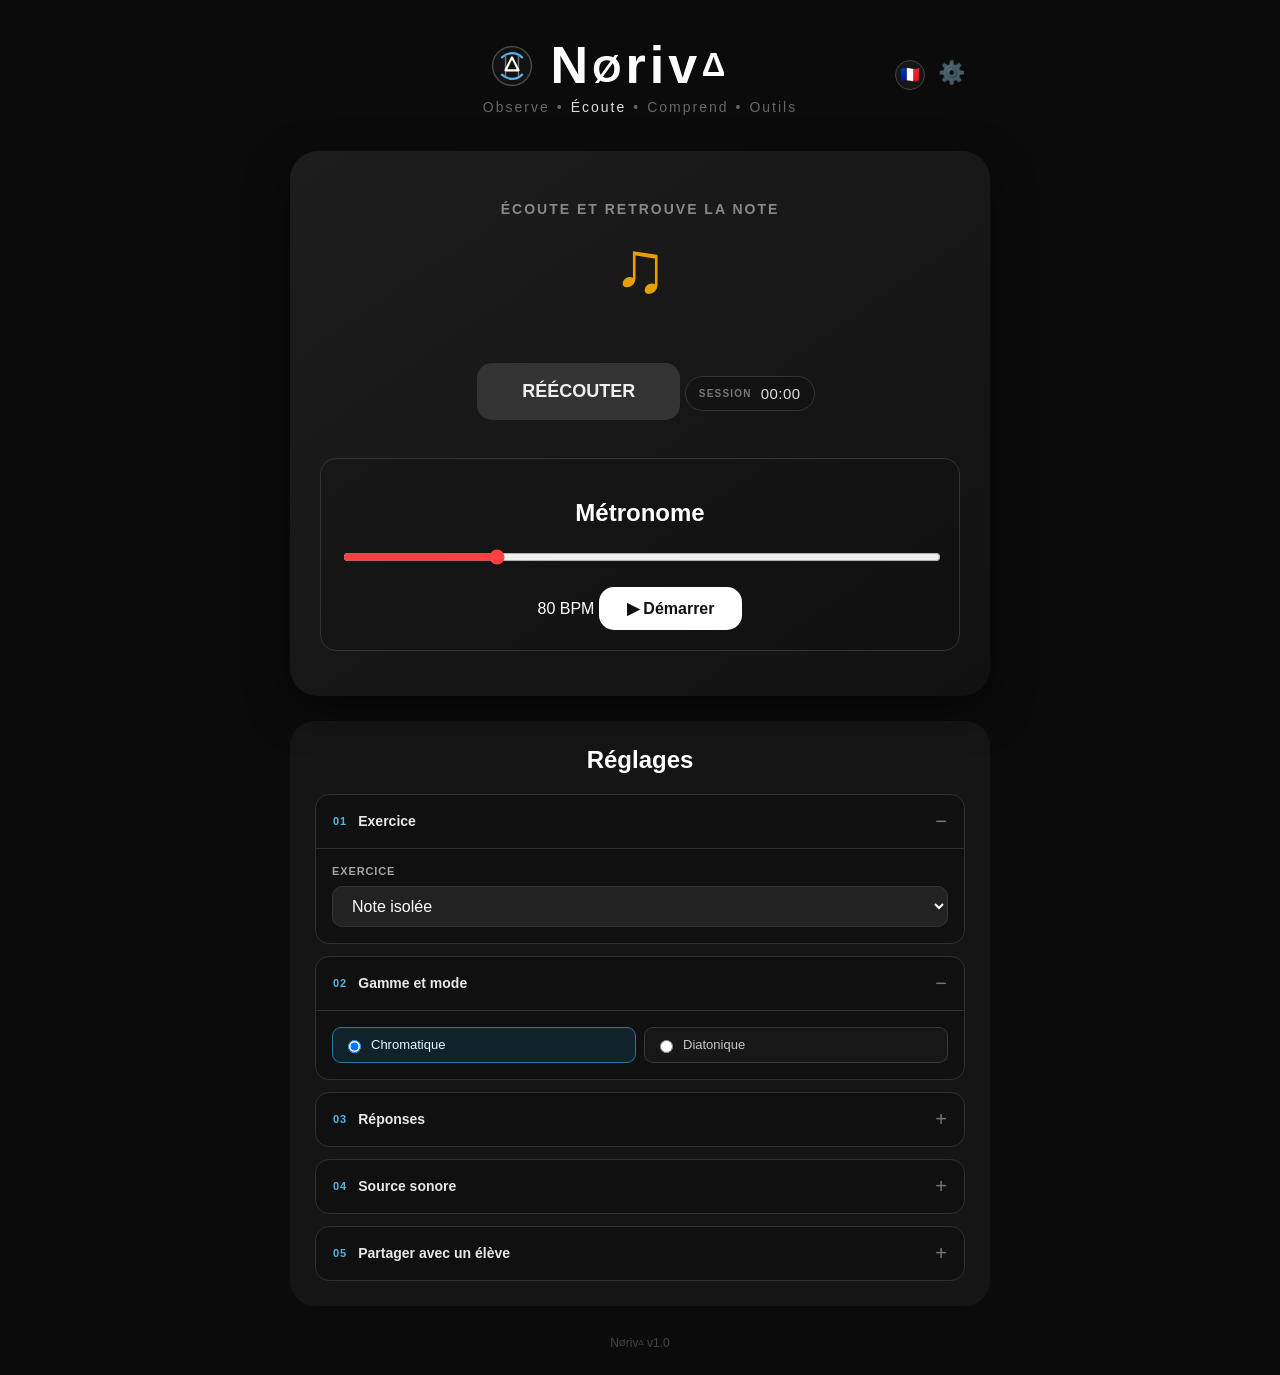
==== notes.html @ e41d55f4 "Add files via upload" ====
<!DOCTYPE html>
<html lang="fr">
<head>
<meta charset="UTF-8">
<meta name="viewport" content="width=device-width, initial-scale=1.0">
<title>NØrivΔ — Écoute</title>
<link rel="stylesheet" href="css/style.css">
</head>
<body class="hear-page">
<div class="app">
<header class="app-header">
<div class="brand">
<svg class="brand-logo" viewBox="0 0 64 64" role="img" aria-label="Logo NØrivΔ"><circle cx="32" cy="32" r="27" fill="#121212" stroke="#4a4a4a" stroke-width="2"/><path d="M18 20c9-8 20-8 28 0M18 44c9 8 20 8 28 0" fill="none" stroke="#56b4e9" stroke-width="3" stroke-linecap="round"/><path d="M23 17v30M41 17v30" stroke="#777" stroke-width="2"/><path d="M32 20l9 18H23z" fill="none" stroke="#fff" stroke-width="3" stroke-linejoin="round"/></svg>
    <div><h1>N<span class="brand-mark brand-mark--o">Ø</span>riv<span class="brand-mark brand-mark--a">Δ</span></h1><p class="subtitle"><a class="subtitle-link" href="index.html" data-student-locked>Observe</a><span aria-hidden="true">•</span><a class="subtitle-link subtitle-link--active" href="notes.html" data-student-locked>Écoute</a><span aria-hidden="true">•</span><a class="subtitle-link" href="understand.html">Comprend</a><span aria-hidden="true">•</span><a class="subtitle-link" href="understand.html?view=tools">Outils</a></p></div>
</div>
<div id="settingsGear" class="settings-gear teacher-only" role="button" tabindex="0" aria-label="Afficher ou masquer les réglages" aria-expanded="true">⚙️</div>
<button type="button" class="language-toggle" aria-label="Passer le site en anglais" title="English">🇫🇷</button>
</header>

<main>
<section class="exercise-card note-exercise-card">
    <div id="hearExerciseLabel" class="note-height-label">ÉCOUTE ET RETROUVE LA NOTE</div>
    <div class="listening-icon" aria-hidden="true">♫</div>
    <output id="hearAnswer" class="hear-answer" aria-live="polite" hidden></output>
    <button id="replayNote" class="secondary-button">RÉÉCOUTER</button>

    <div class="session-timer" aria-label="Durée de la session">
        <span class="session-timer__label">SESSION</span>
        <time id="sessionTimer" datetime="PT0S" aria-live="polite">00:00</time>
    </div>

    <section class="practice-metronome" aria-label="Métronome">
        <h2>Métronome</h2>
        <input type="range" id="bpm" min="40" max="200" value="80">
        <span id="bpmValue">80 BPM</span>
        <button id="metroButton">▶ Démarrer</button>
    </section>
</section>

<section class="panel note-settings">
    <h2>Réglages</h2>
    <details class="hear-settings-group" open><summary><span>01</span> Exercice</summary><div class="hear-settings-group__content">
        <div class="hear-setting-field">
            <h3>Exercice</h3>
            <select id="hearExerciseType" aria-label="Type d'exercice d'écoute">
                <option value="note">Note isolée</option>
                <option value="interval">Intervalle</option>
                <option value="arpeggio">Arpège</option>
                <option value="chord">Accord</option>
                <option value="scale">Gamme et mode</option>
            </select>
        </div>
        <div id="hearDirectionSettings" class="hear-setting-field hear-direction-settings" hidden>
            <h3>Sens du motif</h3>
            <div class="hear-direction-options" role="radiogroup" aria-label="Sens du motif">
                <label><input type="radio" name="hearDirection" value="ascending" checked> Ascendant</label>
                <label><input type="radio" name="hearDirection" value="descending"> Descendant</label>
                <label><input type="radio" name="hearDirection" value="mixed"> Mixte</label>
            </div>
        </div>
    </div></details>

    <details id="hearIntervalSettings" class="hear-settings-group" hidden>
        <summary>Intervalles</summary>
        <div class="hear-settings-group__content hear-interval-settings">
            <h3>Intervalles à reconnaître</h3>
            <div id="hearIntervalOptions" class="hear-interval-options" aria-label="Intervalles à travailler"></div>
        </div>
    </details>

    <details class="hear-settings-group" open><summary><span>02</span> Gamme et mode</summary><div class="hear-settings-group__content">
    <div class="hear-choice-row">
        <label><input type="radio" name="noteGenerationMode" value="chromatic" checked> Chromatique</label>
        <label><input type="radio" name="noteGenerationMode" value="diatonic"> Diatonique</label>
    </div>

    <details id="hearHarmonySettings" class="hear-settings-subgroup" hidden>
        <summary>Construction harmonique</summary>
        <div class="hear-settings-group__content">
        <div class="hear-choice-row">
            <label><input type="radio" name="hearHarmonyMode" value="free" checked> Accords libres</label>
            <label><input type="radio" name="hearHarmonyMode" value="harmonized"> Degrés harmonisés</label>
        </div>
        <label class="hear-degree-option"><input type="checkbox" id="showHearDegree" checked> Afficher le degré modal dans la réponse</label>
        <div id="hearQualitySettings" class="hear-quality-settings" aria-label="Qualités d'accords"></div>
        </div>
    </details>

    <div id="noteDiatonicSettings" class="hear-setting-field" hidden>
        <h3>Gamme</h3>
        <select id="noteRootSelect">
            <option>C</option><option>G</option><option>D</option><option>A</option><option>E</option><option>B</option><option>F#</option><option>C#</option>
            <option>F</option><option>Bb</option><option>Eb</option><option>Ab</option><option>Db</option><option>Gb</option>
        </select>
        <select id="noteModeSelect">
            <optgroup label="Modes grecs"><option>Majeur/Ionien</option><option>Dorien</option><option>Phrygien</option><option>Lydien</option><option>Mixolydien</option><option>Mineur/Aeolien</option><option>Locrien</option></optgroup>
            <optgroup label="Modes mineurs harmoniques"><option>Ionien ♯5</option><option>Dorien ♯4</option><option>Phrygien dominant</option><option>Lydien ♯2</option><option>Ultra Locrien</option><option>Mineur harmonique</option><option>Locrien ♮6</option></optgroup>
            <optgroup label="Modes mineurs mélodiques"><option value="Lydien augmenté">Lydien ♯5</option><option value="Lydien dominant">Lydien ♭7</option><option>Mixolydien ♭6</option><option>Locrien ♮2</option><option>Altéré</option><option>Mineur mélodique</option><option>Dorien ♭2</option></optgroup>
        </select>
    </div>
    </div></details>

    <details class="hear-settings-group"><summary><span>03</span> Réponses</summary><div class="hear-settings-group__content"><div class="hear-setting-field"><h3>Notation</h3><label class="note-name-format"><select id="noteNameFormat" aria-label="Format des noms de notes"><option value="letter">C · D · E</option><option value="solfege">Do · Ré · Mi</option></select></label></div></div></details>

    <details class="hear-settings-group"><summary><span>04</span> Source sonore</summary><div class="hear-settings-group__content hear-source-settings"><div class="hear-setting-field octave-settings">
        <h3>Plage d'octaves</h3>
        <label for="minOctave">De</label>
        <select id="minOctave"><option>1</option><option>2</option><option selected>3</option><option>4</option><option>5</option></select>
        <label for="maxOctave">à</label>
        <select id="maxOctave"><option>2</option><option>3</option><option>4</option><option selected>5</option><option>6</option></select>
    </div>

    <div class="hear-setting-field instrument-settings">
        <h3>Son</h3>
        <select id="instrumentSelect" aria-label="Type de son">
            <option value="guitar">Guitare</option>
            <option value="piano">Piano</option>
            <option value="marimba">Marimba</option>
            <option value="voice">Voix</option>
        </select>
    </div>

    <div class="hear-setting-field measure-settings">
        <h3>Changement d'exercice</h3>
        <select id="measureChange">
            <option value="1">Toutes les 1 mesure</option>
            <option value="2">Toutes les 2 mesures</option>
            <option value="4" selected>Toutes les 4 mesures</option>
        </select>
    </div>
    </div></details>

    <details class="hear-settings-group"><summary><span>05</span> Partager avec un élève</summary><div class="hear-settings-group__content">
    <div class="student-link-builder">
        <h3>Partager avec un élève</h3>
        <p>Le lien court reprend les réglages actuels et ouvre une version verrouillée.</p>
        <button type="button" id="createNoteStudentLink">Créer un lien élève</button>
        <textarea id="noteStudentLinkOutput" readonly aria-label="Lien élève pour l'écoute" placeholder="Le lien apparaîtra ici."></textarea>
        <button type="button" id="copyNoteStudentLink" hidden>Copier le lien</button>
    </div>
    </div></details>
</section>
</main>
<footer>N<span class="brand-mark brand-mark--o">Ø</span>riv<span class="brand-mark brand-mark--a">Δ</span> v1.0</footer>
</div>
<script src="js/harmony.js"></script>
<script src="js/note-heights.js"></script>
<script src="js/hear-session.js"></script>
<script src="js/metronome.js"></script>
<script src="js/note-storage.js"></script>
<script src="js/student-navigation.js"></script>
<script src="js/i18n.js"></script>
</body>
</html>
---- css/style.css ----
* {
    box-sizing: border-box;
}

body {
    margin: 0;
    min-height: 100vh;
    background: #0b0b0b;
    color: white;
    font-family: Arial, Helvetica, sans-serif;
    display: flex;
    justify-content: center;
    align-items: flex-start;
    padding: 25px 15px;
    overflow-y: auto;
}


.app {
    width: 100%;
    max-width: 700px;
    text-align: center;
}


.app-header {
    position: relative;
}


.brand {
    display: block;
    width: 100%;
    text-align: center;
}


.brand-logo {
    position: absolute;
    top: 8px;
    left: calc(50% - 151px);
    width: 46px;
    height: 46px;
    flex: 0 0 auto;
}


.brand h1 {
    margin: 10px 0 0;
    text-align: center;
}

.brand h1,
footer {
    translate: no;
}


.brand .subtitle {
    margin: 4px 0 0;
    justify-content: center;
}


.page-nav {
    display: flex;
    justify-content: center;
    gap: 10px;
    margin-top: 22px;
}


.page-nav__link {
    padding: 9px 14px;
    border: 1px solid #333;
    border-radius: 999px;
    color: #999;
    font-size: 13px;
    text-decoration: none;
}


.page-nav__link--active {
    border-color: #777;
    color: white;
}


h1 {
    font-size: 52px;
    margin: 10px 0 0;
    letter-spacing: 4px;
    font-weight: 800;
}

.brand-mark {
    display: inline-block;
    line-height: 1;
}

.brand-mark--o {
    margin-right: .01em;
    font-size: .72em;
    vertical-align: .03em;
}

.brand-mark--a {
    margin-left: .02em;
    font-size: .63em;
    vertical-align: .22em;
}


.subtitle {
    color: #666;
    display: inline-flex;
    align-items: center;
    gap: 7px;
    font-size: 14px;
    letter-spacing: 2px;
}


.subtitle-link {
    color: inherit;
    text-decoration: none;
    transition: color .15s ease;
}


.subtitle-link:hover,
.subtitle-link:focus-visible,
.subtitle-link--active {
    color: #ddd;
}


/* CARTE PRINCIPALE */

.exercise-card {

    position: relative;

    background:
    linear-gradient(
        145deg,
        #1d1d1d,
        #111
    );

    border-radius: 28px;

    padding: 45px 30px;

    margin-top:35px;

    box-shadow:
    0 15px 40px rgba(0,0,0,.5);

    overflow: visible;
}


/* TONALITE */

#toneBlock {

    display:block;

    color:white;

    font-size:22px;

    font-weight:bold;

    margin-bottom:20px;

    min-height:25px;

}


/* ACCORD */

.degree {

    font-size: 28px;
    font-weight: 700;
    line-height: 1;
    margin-bottom: 12px;

}


.degree--major {

    color: #f5f5f5;

}


.degree--minor {

    color: #56b4e9;

}


.degree--dominant {

    color: #e69f00;

}


.degree--diminished {

    color: #cc79a7;

}

.chord-display {

    display:flex;

    justify-content:center;

    align-items:center;

    gap:15px;

}


.note {

    font-size:90px;

    font-weight:800;

    line-height:1;

}


.quality {

    font-size:28px;

    color:#aaa;

    margin-top:25px;

}



/* DETAILS */

.details {

    margin-top:25px;

    font-size:20px;

    color:#999;

}


/* INTERVALLE */

#intervalDisplay {

    margin-top:15px;

    font-size:18px;

    color:#ccc;

}



/* PROCHAIN */

.next {

    margin-top:45px;

    color:#777;

    font-size:14px;

    letter-spacing:2px;

}


#nextExercise {

    display:block;

    font-size:34px;

    color:#ff4040;

    opacity:.75;

    margin-top:12px;

}

.position-answer {
    display: block;
    margin: 18px auto 0;
    color: #f0c419;
    font-size: 16px;
    font-weight: 700;
    letter-spacing: 1px;
}

.pitch-check {
    display: grid;
    justify-items: end;
    gap: 6px;
    margin: 0;
}

.pitch-check button {
    margin: 0;
}

#pitchCheckStatus {
    display: grid;
    place-items: center;
    width: 28px;
    min-height: 28px;
    border-radius: 50%;
    color: transparent;
    font-size: 17px;
    font-weight: 800;
    line-height: 1;
    transition: background .16s ease, color .16s ease, transform .16s ease;
}

#pitchCheckStatus[data-state="correct"] {
    background: rgba(119, 201, 107, .16);
    color: #83d778;
    transform: scale(1.06);
}

#pitchCheckStatus[data-state="trying"] {
    background: rgba(240, 74, 74, .14);
    color: #f47777;
}

#pitchCheckStatus[data-state="error"] {
    width: auto;
    min-height: 0;
    border-radius: 0;
    background: transparent;
    color: #e87878;
    font-size: 11px;
    font-weight: 400;
    white-space: nowrap;
}



/* DURÉE DE SESSION */

.session-timer {
    display: inline-flex;
    align-items: center;
    gap: 9px;
    margin-top: 28px;
    padding: 8px 13px;
    border: 1px solid #343434;
    border-radius: 999px;
    background: rgba(0, 0, 0, .18);
}

.session-timer__label {
    color: #777;
    font-size: 10px;
    font-weight: 700;
    letter-spacing: 1.2px;
}

#sessionTimer {
    color: #ddd;
    font-size: 15px;
    font-variant-numeric: tabular-nums;
    letter-spacing: .5px;
}



/* BOUTONS */

button {

    margin-top:45px;

    padding:18px 45px;

    border:none;

    border-radius:15px;

    font-size:18px;

    font-weight:bold;

    cursor:pointer;

    background:white;

    color:#111;

}


button:hover {

    transform:scale(1.03);

}



/* PANNEAU */

.panel {

    margin-top:25px;

    background:#151515;

    border-radius:25px;

    padding:25px;

    text-align:center;

}


.panel h2 {

    margin-top:0;

}


.panel h3 {

    color:#888;

    margin-top:30px;

    font-size:15px;

}



.settings-item {

    display:inline-block;

    margin:6px;

    color:#ddd;

}



.settings-item input {

    margin-right:6px;

}



.switch {

    display:block;

    margin-top:25px;

}



select {

    font-size:16px;

    padding:10px 15px;

    margin:6px;

    border-radius:10px;

    background:#222;

    color:white;

    border:1px solid #333;

}



/* PANNEAU DE RÉGLAGES — SECTIONS */

.settings-section-pair {
    display: flex;
    flex-direction: column;
}

.settings-section--info {
    order: 1;
}

.settings-section--content {
    order: 2;
}

.settings-section {
    margin-top: 12px;
    overflow: hidden;
    border: 1px solid #303030;
    border-radius: 14px;
    background: #101010;
    text-align: left;
}

.settings-section summary {
    display: flex;
    align-items: center;
    gap: 11px;
    padding: 15px 17px;
    color: #e8e8e8;
    cursor: pointer;
    font-size: 14px;
    font-weight: 700;
    list-style: none;
}

.settings-section summary::-webkit-details-marker {
    display: none;
}

.settings-section summary::after {
    margin-left: auto;
    color: #777;
    content: "+";
    font-size: 20px;
    font-weight: 400;
}

.settings-section[open] summary {
    border-bottom: 1px solid #303030;
}

.settings-section[open] summary::after {
    content: "−";
}

.settings-section summary span {
    color: #56b4e9;
    font-size: 11px;
    letter-spacing: 1px;
}

.settings-section__content {
    padding: 16px;
}

.choice-grid,
.display-options {
    display: grid;
    grid-template-columns: repeat(2, minmax(0, 1fr));
    gap: 9px;
}

.choice-card {
    display: flex;
    align-items: center;
    gap: 8px;
    min-height: 42px;
    padding: 10px 12px;
    border: 1px solid #383838;
    border-radius: 10px;
    background: #181818;
    color: #ddd;
    cursor: pointer;
    font-size: 13px;
}

.choice-card:has(input:checked) {
    border-color: #56b4e9;
    background: #11212a;
    color: #fff;
}

.setting-subgroup + .setting-subgroup {
    margin-top: 19px;
}

.setting-subgroup__title {
    margin: 0 0 9px;
    color: #888;
    font-size: 11px;
    font-weight: 700;
    letter-spacing: .8px;
    text-transform: uppercase;
}

.select-row {
    display: flex;
    gap: 8px;
}

.select-row select {
    width: 100%;
    margin: 0;
}

.settings-catalog .setting-subgroup {
    padding-top: 18px;
    border-top: 1px solid #292929;
}

.settings-catalog .setting-subgroup:first-child {
    padding-top: 0;
    border-top: 0;
}

#notesSettings,
#qualitySettings,
#stringSettings,
#zoneSettings,
.interval-options {
    display: grid;
    grid-template-columns: repeat(2, minmax(0, 1fr));
    gap: 7px;
}

.settings-item,
.interval-options label,
.display-options label,
.anti-repeat {
    margin: 0;
    color: #ccc;
    font-size: 13px;
}

.settings-item,
.interval-options label {
    padding: 8px 9px;
    border-radius: 8px;
    background: #191919;
}

.display-options {
    margin-top: 19px;
}

.display-options > div {
    padding: 12px;
    border-radius: 10px;
    background: #191919;
}

.display-options label {
    display: block;
    margin-top: 10px;
}

.anti-repeat {
    display: flex;
    align-items: center;
    gap: 8px;
    margin-top: 18px;
    padding: 11px 12px;
    border-radius: 10px;
    background: #191919;
}

.settings-section--share .student-link-builder {
    margin-top: 0;
    padding-top: 0;
    border-top: 0;
}



/* ROUE */

#settingsGear {

    position:absolute;

    right:25px;

    top:25px;

    font-size:22px;

    color:#777;

    cursor:pointer;

    opacity:.5;

}



#settingsGear:hover {

    opacity:1;

}

.language-toggle {
    position: absolute;
    z-index: 2;
    top: 25px;
    right: 25px;
    width: 30px;
    height: 30px;
    margin: 0;
    padding: 0;
    border: 1px solid #454545;
    border-radius: 50%;
    background: #171717;
    color: inherit;
    font-size: 16px;
    line-height: 1;
}

#settingsGear ~ .language-toggle {
    right: 65px;
}

.language-toggle:hover,
.language-toggle:focus-visible {
    border-color: #e69f00;
    outline: 0;
    transform: scale(1.06);
}



/* MODE ELEVE */


.student-mode .app-header .subtitle {

    display:block;

}

.student-navigation-active .subtitle-link[data-student-blocked] {
    color: #777;
    cursor: default;
    pointer-events: none;
}


.student-mode .exercise-card {

    margin-top:20px;

}


.student-mode .teacher-only {

    display:block;

}


.student-mode footer {

    display:none;

}


.student-mode .note-settings {

    display: none;

}


.note-settings[hidden] {

    display: none;

}


/* METRONOME */

.practice-metronome {
    margin-top: 38px;
    padding: 20px;
    border: 1px solid #333;
    border-radius: 16px;
    background: linear-gradient(145deg, #171717, #101010);
}


.metro-heading {
    display: flex;
    align-items: center;
    justify-content: center;
    gap: 10px;
    margin-bottom: 20px;
}

.metro-heading h2 {
    margin: 0;
    color: #eee;
    font-size: 19px;
    letter-spacing: .3px;
    text-transform: none;
}

.metro-bpm-input {
    display: inline-flex;
    align-items: baseline;
    gap: 4px;
    padding: 8px 11px;
    border: 1px solid #454545;
    border-radius: 9px;
    background: #0b0b0b;
    color: #999;
}

.metro-bpm-input #bpmValue {
    width: 42px;
    margin: 0;
    padding: 0;
    border: 0;
    outline: 0;
    background: transparent;
    color: #fff;
    font-size: 21px;
    font-weight: 700;
    text-align: right;
    font-variant-numeric: tabular-nums;
}

.metro-bpm-input span {
    font-size: 10px;
    font-weight: 700;
    letter-spacing: .8px;
}

.metro-bpm-input:focus-within { border-color: #f04a4a; }

.metro-bpm-input #bpmValue::-webkit-inner-spin-button,
.metro-bpm-input #bpmValue::-webkit-outer-spin-button { appearance: none; margin: 0; }

.metro-tempo-control {
    padding: 12px 14px 9px;
    border-radius: 11px;
    background: #0c0c0c;
}

.practice-metronome input[type="range"] {
    width: 100%;
    height: 16px;
    accent-color: #ff4040;
    cursor: pointer;
}

.metro-range-labels {
    display: flex;
    justify-content: space-between;
    margin-top: 3px;
    color: #666;
    font-size: 10px;
    font-variant-numeric: tabular-nums;
}

.interval-generation-mode {
    margin-bottom: 8px;
}

.metronome-volume {
    display: flex;
    align-items: center;
    gap: 10px;
    margin-top: 16px;
}

.volume-control {
    display: grid;
    place-items: center;
    width: 38px;
    height: 38px;
    margin: 0;
    padding: 0;
    border: 1px solid #3b3b3b;
    border-radius: 50%;
    background: #252525;
    color: #c9c9c9;
    cursor: ew-resize;
    touch-action: none;
    user-select: none;
}

.volume-control:hover,
.volume-control:focus-visible,
.volume-control[aria-expanded="true"] {
    border-color: #ff4040;
    color: #fff;
}

.volume-control svg {
    width: 19px;
    height: 19px;
    fill: currentColor;
}

.volume-mute {
    display: none;
}

.volume-control[data-volume-level="muted"] .volume-wave,
.volume-control[data-volume-level="muted"] .volume-mute,
.volume-control[data-volume-level="low"] .volume-wave--two,
.volume-control[data-volume-level="low"] .volume-wave--three,
.volume-control[data-volume-level="medium"] .volume-wave--three {
    display: none;
}

.volume-control[data-volume-level="muted"] .volume-mute {
    display: block;
}

.volume-slider-wrap {
    width: min(180px, 46vw);
}

.practice-metronome .volume-slider-wrap input[type="range"] {
    width: 100%;
    margin: 0;
}


.practice-metronome > button {

    margin-top: 18px;
    padding: 12px 28px;
    font-size: 16px;

}

.metro-actions {
    display: grid;
    grid-template-columns: minmax(0, 1fr) auto;
    align-items: start;
    gap: 10px;
    margin-top: 16px;
}

.metro-actions > button,
.metro-actions .pitch-check button {
    margin: 0;
    min-height: 42px;
    padding: 10px 16px;
    font-size: 14px;
}

.metro-actions > #metroButton {
    border: 0;
    border-radius: 10px;
    background: #f04a4a;
    color: #fff;
    font-weight: 700;
}

.metro-actions > #metroButton:hover { background: #ff5a5a; }

@media(max-width:500px){
    .practice-metronome { padding: 16px; }
    .metro-actions { grid-template-columns: 1fr; }
    .pitch-check { justify-items: stretch; }
    #pitchCheckStatus { white-space: normal; text-align: center; }
}

.hear-answer {
    display: block;
    min-height: 30px;
    margin: 14px 0 0;
    color: #56b4e9;
    font-size: 22px;
    font-weight: bold;
    letter-spacing: .5px;
}

.hear-settings-group {
    margin-top: 12px;
    overflow: hidden;
    border: 1px solid #303030;
    border-radius: 14px;
    background: #101010;
    text-align: left;
}

.hear-settings-group summary {
    display: flex;
    align-items: center;
    gap: 11px;
    padding: 15px 17px;
    color: #e8e8e8;
    cursor: pointer;
    font-size: 14px;
    font-weight: 700;
    list-style: none;
}

.hear-settings-group summary::-webkit-details-marker {
    display: none;
}

.hear-settings-group summary::after {
    margin-left: auto;
    color: #777;
    content: "+";
    font-size: 20px;
    font-weight: 400;
}

.hear-settings-group[open] summary {
    border-bottom: 1px solid #303030;
}

.hear-settings-group[open] summary::after {
    content: "−";
}

.hear-settings-group summary > span {
    color: #56b4e9;
    font-size: 11px;
    letter-spacing: 1px;
}

.hear-settings-group__content {
    display: grid;
    gap: 16px;
    padding: 16px;
}

.hear-setting-field { min-width: 0; }

.hear-settings-group__content > .hear-setting-field + .hear-setting-field,
.hear-source-settings .hear-setting-field + .hear-setting-field {
    padding-top: 16px;
    border-top: 1px solid #292929;
}

.hear-setting-field h3,
.hear-interval-settings h3 {
    margin: 0 0 9px;
    color: #a5a5a5;
    font-size: 11px;
    font-weight: 700;
    letter-spacing: .08em;
    text-transform: uppercase;
}

.hear-settings-group select {
    box-sizing: border-box;
    width: 100%;
    margin: 0;
}

.hear-choice-row,
.hear-direction-options {
    display: grid;
    grid-template-columns: repeat(2, minmax(0, 1fr));
    gap: 8px;
}

.hear-direction-options { grid-template-columns: repeat(3, minmax(0, 1fr)); }

.hear-choice-row label,
.hear-direction-options label,
.hear-interval-options label,
.hear-quality-settings label {
    display: flex;
    align-items: center;
    gap: 7px;
    margin: 0;
    padding: 9px 10px;
    border: 1px solid #383838;
    border-radius: 9px;
    background: #171717;
    color: #c8c8c8;
    cursor: pointer;
    font-size: 13px;
    transition: border-color .15s ease, background .15s ease, color .15s ease;
}

.hear-choice-row label:has(input:checked),
.hear-direction-options label:has(input:checked) {
    border-color: #2d7697;
    background: #10232d;
    color: #e9f8ff;
}

.hear-choice-row label:hover,
.hear-direction-options label:hover,
.hear-interval-options label:hover,
.hear-quality-settings label:hover { border-color: #555; }

.hear-settings-subgroup {
    overflow: hidden;
    border: 1px solid #303030;
    border-radius: 10px;
    background: #141414;
}

.hear-settings-subgroup summary {
    display: flex;
    align-items: center;
    padding: 12px 13px;
    color: #d8d8d8;
    cursor: pointer;
    font-size: 13px;
    font-weight: 700;
    list-style: none;
}

.hear-settings-subgroup summary::-webkit-details-marker { display: none; }
.hear-settings-subgroup summary::after { margin-left: auto; color: #777; content: "+"; font-size: 17px; font-weight: 400; }
.hear-settings-subgroup[open] summary { border-bottom: 1px solid #303030; }
.hear-settings-subgroup[open] summary::after { content: "−"; }
.hear-settings-subgroup .hear-settings-group__content { padding: 13px; }
.hear-settings-subgroup .hear-degree-option { margin: 0; }
}

.note-name-format {
    display: flex;
    align-items: center;
    justify-content: flex-start;
    margin: 0;
    color: #bbb;
    font-size: 13px;
}

.hear-interval-options {
    display: grid;
    grid-template-columns: repeat(auto-fit, minmax(155px, 1fr));
    gap: 8px;
}

.hear-interval-options label {
    min-width: 0;
}

.hear-degree-option {
    display: inline-flex;
    align-items: center;
    gap: 7px;
    margin: 0;
    color: #d0d0d0;
    font-size: 13px;
}

.hear-direction-settings {
    margin: 0;
    padding: 0;
    border: 0;
    border-radius: 0;
    background: transparent;
}

.hear-direction-settings h3 {
    margin-bottom: 9px;
}



/* HAUTEURS DE NOTES */

.note-exercise-card {
    padding-top: 50px;
}


.note-exercise-card .secondary-button {
    margin-top: 28px;
}


.note-height-label {
    color: #888;
    font-size: 14px;
    font-weight: bold;
    letter-spacing: 2px;
}


.listening-icon {
    margin: 14px 0 -12px;
    color: #e69f00;
    font-size: 72px;
    line-height: 1;
}


.secondary-button {
    margin-left: 12px;
    background: #333;
    color: #eee;
}


.hear-source-settings { gap: 0; }

.hear-source-settings .octave-settings,
.hear-source-settings .instrument-settings,
.hear-source-settings .measure-settings { margin: 0; }

.hear-source-settings .octave-settings {
    display: grid;
    grid-template-columns: auto 1fr auto 1fr;
    align-items: center;
    gap: 8px;
}

.hear-source-settings .octave-settings h3 { grid-column: 1 / -1; }
.hear-source-settings .octave-settings select { min-width: 0; }


.settings-help {
    margin: 12px 0;
    color: #888;
    font-size: 13px;
    line-height: 1.45;
}


.hear-quality-settings {
    display: flex;
    flex-wrap: wrap;
    gap: 8px;
}


.hear-quality-settings label {
    flex: 1 1 120px;
}


/* UNDERSTAND */

.understand-content {
    margin-top: 35px;
    text-align: left;
}


.understand-hero,
.lesson-card {
    background: linear-gradient(145deg, #1d1d1d, #111);
    border-radius: 28px;
    box-shadow: 0 15px 40px rgba(0,0,0,.35);
}

.understand-chapter {
    margin-top: 22px;
    overflow: hidden;
    border: 1px solid #353535;
    border-radius: 24px;
    background: linear-gradient(145deg, #1d1d1d, #111);
    box-shadow: 0 15px 40px rgba(0,0,0,.3);
}

.understand-chapter summary {
    display: flex;
    align-items: center;
    gap: 12px;
    padding: 23px 28px;
    color: #f2f2f2;
    cursor: pointer;
    font-size: 18px;
    font-weight: bold;
    letter-spacing: .03em;
    list-style: none;
}

.understand-chapter summary::-webkit-details-marker { display: none; }

.understand-chapter summary span {
    color: #e69f00;
    font-size: 11px;
    letter-spacing: .12em;
}

.understand-chapter summary::after {
    margin-left: auto;
    color: #999;
    content: "+";
    font-size: 24px;
    font-weight: normal;
}

.understand-chapter[open] summary {
    border-bottom: 1px solid #343434;
}

.understand-chapter[open] summary::after { content: "−"; }

.understand-chapter__content {
    padding: 0 22px 22px;
}

.understand-chapter__content .lesson-card {
    margin-top: 22px;
}

.understand-chapter__content > .lesson-card:first-child .lesson-number {
    display: none;
}


.understand-hero {
    padding: 40px 32px;
}


.eyebrow,
.lesson-number {
    margin: 0;
    color: #e69f00;
    font-size: 12px;
    font-weight: bold;
    letter-spacing: 2px;
}


.understand-hero h2,
.lesson-card h2 {
    margin: 12px 0;
    font-size: 28px;
}


.understand-hero p:not(.eyebrow),
.lesson-card p {
    color: #bbb;
    line-height: 1.55;
}

.hero-note {
    margin: 18px 0 0;
    color: #e6e6e6 !important;
    text-align: center;
}

.hero-note strong {
    display: block;
    position: relative;
    width: calc(100% - 24px);
    height: 18px;
    margin-right: 12px;
    margin-left: 12px;
    margin-top: 5px;
}

.hero-note strong span {
    position: absolute;
    left: calc(var(--note-x) / 640 * 100%);
    transform: translateX(-50%);
    white-space: nowrap;
}

html[lang="en"] .hero-note strong {
    height: 29px;
}

html[lang="en"] .hero-note strong span {
    width: 62px;
    color: #e6e6e6;
    font-size: 11px;
    letter-spacing: -.02em;
    line-height: 1.12;
    text-align: center;
    white-space: normal;
}

.theory-split {
    display: grid;
    grid-template-columns: repeat(2, 1fr);
    gap: 14px;
    margin-top: 22px;
}

.interval-intro {
    margin: 0;
    padding: 16px 18px;
    border-left: 3px solid #56b4e9;
    border-radius: 0 12px 12px 0;
    background: #161b1f;
}

.quality-intro {
    margin: 0;
    padding: 16px 18px;
    border-left: 3px solid #e69f00;
    border-radius: 0 12px 12px 0;
    background: #201c14;
}

.theory-split article {
    padding: 18px;
    border: 1px solid #343434;
    border-radius: 14px;
    background: #181818;
}

.theory-split h3,
.theory-subtitle {
    margin: 0 0 8px;
    color: #eee;
    font-size: 16px;
}

.theory-split p {
    margin: 0;
    font-size: 14px;
}

.interval-examples {
    display: grid;
    gap: 7px;
    margin: 14px 0 0;
    padding: 0;
    list-style: none;
}

.interval-examples li {
    display: flex;
    justify-content: space-between;
    gap: 10px;
    padding-top: 7px;
    border-top: 1px solid #303030;
    color: #ddd;
    font-size: 13px;
}

.interval-examples strong {
    color: #56b4e9;
    font-size: 12px;
}

.octave-card {
    background: linear-gradient(135deg, #18181d, #17131b) !important;
}

.octave-formula {
    margin-top: 17px;
    color: #cc79a7;
    font-size: 21px;
    font-weight: bold;
}

.octave-formula span {
    display: block;
    margin-top: 5px;
    color: #bbb;
    font-size: 12px;
    font-weight: normal;
}

.alteration-keys,
.interval-families {
    display: grid;
    gap: 8px;
    margin-top: 15px;
}

.alteration-keys {
    grid-template-columns: repeat(3, 1fr);
}

.alteration-keys span {
    display: grid;
    gap: 3px;
    padding: 9px;
    border-radius: 9px;
    background: #101010;
    color: #e69f00;
    font-size: 18px;
    text-align: center;
}

.alteration-keys b,
.alteration-keys small {
    color: #ddd;
    font-size: 11px;
}

.alteration-keys small {
    color: #999;
    font-weight: normal;
}

.interval-families span {
    padding: 10px 11px;
    border-left: 2px solid #56b4e9;
    background: #111;
    color: #aaa;
    font-size: 12px;
}

.interval-families b {
    display: block;
    margin-bottom: 3px;
    color: #eee;
}

.theory-subtitle {
    margin-top: 28px;
}

.theory-table-wrap {
    margin-top: 22px;
    overflow-x: auto;
    border: 1px solid #343434;
    border-radius: 14px;
}

.theory-table {
    width: 100%;
    border-collapse: collapse;
    color: #c9c9c9;
    font-size: 14px;
}

.theory-table th,
.theory-table td {
    padding: 12px 15px;
    border-top: 1px solid #303030;
    text-align: left;
}

.theory-table thead th {
    border-top: 0;
    background: #222;
    color: #929292;
    font-size: 11px;
    letter-spacing: .08em;
    text-transform: uppercase;
}

.chord-stacks-table thead select {
    width: auto;
    min-width: 56px;
    margin: 0 0 0 4px;
    padding: 3px 22px 3px 6px;
    border-color: #505050;
    border-radius: 5px;
    background-color: #181818;
    color: #f1f1f1;
    font: inherit;
}

.chord-stacks-table td:nth-child(2) {
    color: #56b4e9;
    font-weight: 700;
}

.chord-stacks-table td:nth-child(3) {
    color: #d6d6d6;
}

.chord-stacks-table th,
.chord-stacks-table td {
    white-space: nowrap;
}

.theory-table tbody tr:hover {
    background: #1c1c1c;
}

.mode-explorer-controls {
    display: grid;
    grid-template-columns: minmax(120px, .6fr) minmax(220px, 1.4fr);
    gap: 12px;
    margin-top: 20px;
}

.mode-explorer-controls label {
    display: grid;
    gap: 7px;
    color: #888;
    font-size: 11px;
    font-weight: 700;
    letter-spacing: .8px;
    text-transform: uppercase;
}

.mode-explorer-controls select {
    width: 100%;
    margin: 0;
    text-transform: none;
}

.interval-calculator {
    margin-top: 22px;
    padding: 24px;
    border: 1px solid #3b3b3b;
    border-radius: 18px;
    background: #151515;
}

.tools-content {
    display: grid;
    gap: 22px;
}

.tools-content .understand-hero,
.tools-content .lesson-card {
    margin: 0;
}

.tools-content .tool-card {
    padding: 28px;
}

.tools-content .mode-explorer {
    display: grid;
    gap: 22px;
}

.tools-content .tool-section {
    padding: 24px;
    border: 1px solid #383838;
    border-radius: 18px;
    background: #151515;
}

.tools-content .tool-section h2 {
    margin-top: 0;
}

.tools-content .interval-calculator {
    margin: 0;
}

.interval-calculator h2 {
    margin: 5px 0 7px;
    font-size: 20px;
}

.interval-calculator > p:not(.lesson-number) {
    margin: 0;
    color: #aaa;
    font-size: 14px;
    line-height: 1.5;
}

.interval-calculator__controls {
    display: grid;
    grid-template-columns: repeat(2, minmax(0, 1fr));
    gap: 12px;
    margin-top: 18px;
}

.interval-calculator__controls label {
    display: grid;
    gap: 7px;
    color: #888;
    font-size: 11px;
    font-weight: 700;
    letter-spacing: .8px;
    text-transform: uppercase;
}

.interval-calculator__controls select {
    width: 100%;
    margin: 0;
    text-transform: none;
}

.interval-calculator__result {
    display: grid;
    grid-template-columns: 1fr auto 1fr;
    align-items: center;
    gap: 12px;
    margin-top: 18px;
    padding: 15px;
    border-radius: 12px;
    background: #0b0b0b;
    color: #aaa;
    text-align: center;
}

.interval-calculator__direction {
    position: relative;
    left: -7px;
    margin: 0;
    padding: 6px 9px;
    border: 1px solid #4a4a4a;
    border-radius: 8px;
    background: #202020;
    color: #f2f2f2;
    font-size: 14px;
    font-weight: 700;
    line-height: inherit;
}

.interval-calculator__direction:hover,
.interval-calculator__direction:focus-visible {
    border-color: #e69f00;
    background: #2a2418;
    color: #fff;
    outline: 0;
    transform: none;
}

.interval-calculator__direction:focus-visible {
    text-decoration: underline;
}

.interval-calculator__result strong {
    color: #56b4e9;
    font-size: 21px;
}

.interval-calculator__reverse {
    margin-top: 22px;
    padding-top: 22px;
    border-top: 1px solid #343434;
}

.interval-calculator__reverse h3 {
    margin: 0;
    color: #eee;
    font-size: 17px;
}

.interval-calculator__reverse .interval-calculator__result {
    grid-template-columns: 1fr auto 1fr;
}

.interval-calculator__reverse .interval-calculator__result strong {
    grid-column: 1 / -1;
}

.interval-finder-direction {
    margin: 0;
    padding: 2px 7px;
    border: 0;
    border-radius: 6px;
    background: transparent;
    color: #e69f00;
    font-size: 21px;
    line-height: 1;
    transition: transform .16s ease, background .16s ease, color .16s ease;
}

.interval-finder-direction.is-descending {
    transform: rotate(90deg);
}

.interval-finder-direction:hover,
.interval-finder-direction:focus-visible {
    background: #2a2418;
    color: #fff;
    outline: 0;
    transform: none;
}

.mode-explorer-table-wrap {
    margin-top: 16px;
}

.mode-explorer-table td:first-child {
    color: #e69f00;
    font-weight: 700;
}

.mode-explorer-table td:nth-child(2) {
    color: #56b4e9;
    font-weight: 700;
}

.modal-exchange-explorer-controls {
    grid-template-columns: minmax(100px, .45fr) minmax(180px, 1fr);
}

.mode-exchange-explorer-table td:first-child {
    color: #e69f00;
    font-weight: 700;
}

.mode-exchange-explorer-table td:nth-child(2) {
    color: #56b4e9;
    font-weight: 700;
}

.exchange-row--borrowed {
    background: rgba(230, 159, 0, .06);
}

.exchange-row--borrowed:hover {
    background: rgba(230, 159, 0, .12) !important;
}

.exchange-row--borrowed {
    cursor: pointer;
}

.exchange-row--borrowed:focus-visible {
    outline: 2px solid #e69f00;
    outline-offset: -2px;
}

.exchange-replacement {
    color: #e69f00 !important;
}

.exchange-quick-picks {
    display: flex;
    flex-wrap: wrap;
    align-items: center;
    gap: 8px;
    margin-top: 18px;
}

.exchange-quick-picks > span {
    margin-right: 3px;
    color: #888;
    font-size: 11px;
    font-weight: 700;
    letter-spacing: .8px;
    text-transform: uppercase;
}

.exchange-quick-picks button {
    margin: 0;
    padding: 7px 10px;
    border: 1px solid #3a3a3a;
    border-radius: 999px;
    background: #191919;
    color: #d0d0d0;
    cursor: pointer;
    font-size: 12px;
}

.exchange-quick-picks button:hover {
    border-color: #e69f00;
    color: #fff;
}

.exchange-status {
    font-size: 12px;
    font-weight: 700;
}

.exchange-status--borrowed { color: #e69f00; }

.progression-builder {
    display: flex;
    flex-wrap: wrap;
    gap: 8px;
    margin-top: 18px;
}

.progression-chord,
.progression-suggestion {
    display: grid;
    gap: 3px;
    min-width: 78px;
    margin: 0;
    padding: 10px 13px;
    border: 1px solid #343434;
    border-radius: 9px;
    background: #171717;
    color: #e5e5e5;
    cursor: pointer;
    text-align: left;
}

.progression-chord small,
.progression-suggestion small {
    color: #888;
    font-size: 10px;
    font-weight: 700;
    letter-spacing: .07em;
}

.progression-chord strong,
.progression-suggestion strong {
    color: #56b4e9;
    font-size: 15px;
}

.progression-chord:hover,
.progression-suggestion:hover {
    border-color: #56b4e9;
}

.progression-chord.is-selected {
    border-color: #e69f00;
    background: rgba(230, 159, 0, .1);
}

.progression-chord.is-selected strong { color: #e69f00; }

.progression-chord.is-playing {
    border-color: #56b4e9;
    box-shadow: 0 0 0 2px rgba(86, 180, 233, .12);
}

.progression-builder-actions {
    display: flex;
    gap: 8px;
    margin-top: 10px;
}

.progression-builder-actions button {
    margin: 0;
    padding: 7px 10px;
    border: 1px solid #3a3a3a;
    border-radius: 7px;
    background: #191919;
    color: #cfcfcf;
    cursor: pointer;
    font-size: 12px;
}

.progression-builder-actions button:hover { border-color: #e69f00; color: #fff; }

.progression-presets-panel {
    margin-top: 22px;
    border: 1px solid #2f2f2f;
    border-radius: 10px;
    background: linear-gradient(135deg, #151515, #101010);
}

.progression-presets-panel summary {
    display: flex;
    align-items: center;
    padding: 14px 16px;
    color: #f1f1f1;
    cursor: pointer;
    font-size: 11px;
    font-weight: 700;
    letter-spacing: .8px;
    list-style: none;
    text-transform: uppercase;
}

.progression-presets-panel summary::-webkit-details-marker { display: none; }
.progression-presets-panel summary::after { margin-left: auto; color: #56b4e9; content: "+"; font-size: 18px; font-weight: 400; }
.progression-presets-panel[open] summary { border-bottom: 1px solid #2f2f2f; }
.progression-presets-panel[open] summary::after { content: "−"; }

.progression-presets {
    display: grid;
    grid-template-columns: repeat(auto-fit, minmax(165px, 1fr));
    gap: 8px;
    padding: 14px 16px 16px;
}

.progression-preset {
    display: grid;
    gap: 4px;
    min-width: 0;
    margin: 0;
    padding: 10px 11px;
    border: 1px solid #383838;
    border-radius: 8px;
    background: #171717;
    color: #e7e7e7;
    cursor: pointer;
    text-align: left;
}

.progression-preset strong { font-size: 13px; }
.progression-preset small { overflow: hidden; color: #9aa5aa; font-size: 11px; text-overflow: ellipsis; white-space: nowrap; }
.progression-preset:hover { border-color: #56b4e9; background: #152129; }

.progression-builder-label {
    margin: 20px 0 8px;
    color: #888;
    font-size: 11px;
    font-weight: 700;
    letter-spacing: .8px;
    text-transform: uppercase;
}

.progression-suggestions {
    display: flex;
    flex-wrap: wrap;
    gap: 8px;
}

.progression-customizer {
    margin-top: 22px;
    padding: 14px 16px 16px;
    border: 1px solid #2f2f2f;
    border-radius: 10px;
    background: #111;
}

.progression-customizer .progression-builder-label { margin: 0 0 10px; color: #f1f1f1; }

.progression-diatonic { margin-top: 22px; }

.progression-diatonic-chords {
    display: flex;
    flex-wrap: wrap;
    gap: 8px;
}

.progression-customizer > div {
    display: flex;
    flex-wrap: wrap;
    align-items: end;
    gap: 9px;
}

.progression-customizer label {
    display: grid;
    gap: 6px;
    color: #888;
    font-size: 10px;
    font-weight: 700;
    letter-spacing: .07em;
    text-transform: uppercase;
}

.progression-customizer select { min-width: 105px; margin: 0; }

.progression-customizer button {
    margin: 0;
    padding: 9px 11px;
    border: 1px solid #e69f00;
    border-radius: 7px;
    background: rgba(230, 159, 0, .08);
    color: #f2f2f2;
    cursor: pointer;
    font-size: 12px;
}

.progression-player {
    display: flex;
    align-items: center;
    justify-content: space-between;
    gap: 18px;
    margin-top: 24px;
    padding: 16px;
    border: 1px solid #2f2f2f;
    border-radius: 10px;
    background: #111;
}

.progression-player .progression-builder-label { margin: 0; color: #f1f1f1; }

.progression-player-actions { display: flex; flex-wrap: wrap; gap: 8px; flex-shrink: 0; }

.progression-player-actions { position: relative; }

.progression-groove-menu {
    position: absolute;
    z-index: 2;
    top: calc(100% + 8px);
    right: 0;
    display: grid;
    grid-template-columns: repeat(3, auto);
    gap: 6px;
    padding: 10px;
    border: 1px solid #404040;
    border-radius: 9px;
    background: #171717;
    box-shadow: 0 12px 28px rgba(0, 0, 0, .35);
}

.progression-groove-menu[hidden] { display: none; }

.progression-groove-menu p {
    grid-column: 1 / -1;
    margin: 0 0 2px;
    color: #999;
    font-size: 10px;
    font-weight: 700;
    letter-spacing: .06em;
    text-transform: uppercase;
}

.progression-groove-menu button {
    margin: 0;
    padding: 7px 9px;
    border: 1px solid #3d3d3d;
    border-radius: 6px;
    background: #222;
    color: #e5e5e5;
    cursor: pointer;
    font-size: 12px;
}

.progression-groove-menu button:hover { border-color: #56b4e9; }
.progression-groove-menu button.is-selected { border-color: #e69f00; background: rgba(230, 159, 0, .12); color: #fff; }

.progression-player-actions button {
    margin: 0;
    padding: 9px 12px;
    border: 1px solid #3a3a3a;
    border-radius: 7px;
    background: #202020;
    color: #f1f1f1;
    cursor: pointer;
    font-size: 12px;
}

.progression-player-actions button:first-child { border-color: #56b4e9; }
.progression-player-actions button:disabled { cursor: default; opacity: .45; }
.progression-player-actions button.is-active { border-color: #e69f00; background: rgba(230, 159, 0, .14); color: #fff; }

.chord-formulas--full {
    grid-template-columns: repeat(4, 1fr);
}


.lesson-card {
    margin-top: 22px;
    padding: 30px 32px;
}


.formula {
    margin: 20px 0;
    padding: 16px;
    border-radius: 12px;
    background: #0b0b0b;
    color: #56b4e9;
    font-weight: bold;
    letter-spacing: 1px;
    text-align: center;
}

.formula--stacked {
    display: grid;
    gap: 9px;
    text-align: left;
}

.formula--stacked span {
    display: grid;
    gap: 3px;
    padding-bottom: 9px;
    border-bottom: 1px solid #303030;
    color: #aaa;
    font-size: 12px;
    letter-spacing: 0;
}

.formula--stacked span:last-child {
    padding-bottom: 0;
    border-bottom: 0;
}

.formula--stacked b {
    color: #56b4e9;
    font-size: 15px;
}

.formula--staff-notes {
    position: relative;
    height: 18px;
    width: calc(100% - 24px);
    margin: 0 12px;
    padding: 10px 0;
}

.formula--staff-notes span {
    position: absolute;
    top: 2px;
    left: calc(var(--note-x) / 640 * 100%);
    line-height: 18px;
    transform: translateX(-50%);
}

.staff-example {
    margin: 20px 0;
    padding: 12px;
    overflow: hidden;
    border: 1px solid #343434;
    border-radius: 14px;
    background: #0b0b0b;
}

.staff-example svg {
    display: block;
    width: 100%;
    height: auto;
}

.staff-lines path {
    fill: none;
    stroke: #666;
    stroke-width: 1;
}

.staff-ledger path {
    fill: none;
    stroke: #777;
    stroke-width: 2;
}

.staff-clef {
    fill: #e69f00;
    font-size: 112px;
}

.staff-notes ellipse {
    fill: #56b4e9;
}

.staff-labels {
    fill: #aaa;
    font: 13px Arial, Helvetica, sans-serif;
}


.chord-formulas {
    display: grid;
    grid-template-columns: repeat(3, 1fr);
    gap: 10px;
    margin: 20px 0;
}


.chord-formulas div {
    display: grid;
    gap: 7px;
    padding: 14px;
    border-radius: 12px;
    background: #0b0b0b;
}


.chord-formulas span {
    color: #e69f00;
    font-weight: bold;
}


.chord-formulas em {
    color: #999;
    font-size: 13px;
    font-style: normal;
}

.chord-stacks-table tbody tr {
    border-left: 4px solid var(--chord-stack-color);
}

.chord-stacks-table tbody tr td:first-child,
.chord-stacks-table tbody tr td:nth-child(2) {
    color: var(--chord-stack-color);
    font-weight: bold;
}

.chord-stack--major { --chord-stack-color: #56b4e9; }
.chord-stack--minor { --chord-stack-color: #47c9a2; }
.chord-stack--dominant { --chord-stack-color: #e69f00; }
.chord-stack--diminished { --chord-stack-color: #ef6b73; }
.chord-stack--augmented { --chord-stack-color: #c987ea; }


.degree-row {
    display: grid;
    grid-template-columns: repeat(7, 1fr);
    gap: 6px;
    margin: 20px 0;
}


.degree-row span {
    padding: 10px 4px;
    border-radius: 10px;
    background: #0b0b0b;
    color: #999;
    font-size: 12px;
    text-align: center;
}


.degree-row b {
    display: block;
    margin-top: 5px;
    color: #fff;
    font-size: 11px;
}


.modes-overview {
    overflow: hidden;
}


.mode-root {
    display: flex;
    align-items: center;
    justify-content: space-between;
    gap: 16px;
    margin: 22px 0 0;
    padding: 15px 18px;
    border: 1px solid #3a3a3a;
    border-radius: 14px;
    background: #0b0b0b;
}


.mode-root span {
    color: #999;
    font-size: 13px;
}


.mode-root strong {
    color: #56b4e9;
    font-size: 13px;
    letter-spacing: 1px;
}


.mode-tree {
    position: relative;
    margin: 18px 0 0;
    padding: 0 0 0 24px;
    list-style: none;
}


.mode-tree::before {
    position: absolute;
    top: 0;
    bottom: 19px;
    left: 7px;
    width: 1px;
    background: #555;
    content: "";
}


.mode-card {
    position: relative;
    display: grid;
    grid-template-columns: 36px 1fr auto;
    align-items: center;
    gap: 12px;
    min-height: 68px;
    margin: 9px 0;
    padding: 12px 14px;
    border: 1px solid #303030;
    border-radius: 14px;
    background: #151515;
}


.mode-card::before {
    position: absolute;
    top: 50%;
    left: -17px;
    width: 16px;
    height: 1px;
    background: #555;
    content: "";
}


.mode-degree {
    display: grid;
    width: 34px;
    height: 34px;
    place-items: center;
    border-radius: 50%;
    background: #282828;
    color: #fff;
    font-size: 12px;
    font-weight: bold;
}


.mode-card h3,
.modal-colors h3 {
    margin: 0;
    color: #fff;
    font-size: 16px;
}


.mode-card p {
    margin: 4px 0 0;
    color: #999;
    font-size: 12px;
}

.mode-note {
    padding: 1px 4px;
    border-radius: 4px;
    background: color-mix(in srgb, var(--mode-color) 20%, transparent);
    color: var(--mode-color);
    font-weight: bold;
}

.mode-note--ionian { --mode-color: #56b4e9; }
.mode-note--dorian { --mode-color: #47c9a2; }
.mode-note--phrygian { --mode-color: #cc79a7; }
.mode-note--lydian { --mode-color: #8aa7ff; }
.mode-note--mixolydian { --mode-color: #e69f00; }
.mode-note--aeolian { --mode-color: #c987ea; }
.mode-note--locrian { --mode-color: #ef6b73; }
.mode-note--harmonic { --mode-color: #e69f00; }
.mode-note--melodic { --mode-color: #47c9a2; }


.mode-card--bright strong { color: #56b4e9; }
.mode-card--warm strong { color: #e69f00; }
.mode-card--dark strong { color: #cc79a7; }


.mode-chord {
    color: #ddd;
    font-size: 13px;
    font-weight: bold;
}


.modal-colors,
.modal-degree-grid {
    display: grid;
    gap: 12px;
    margin: 20px 0;
}


.modal-colors {
    grid-template-columns: repeat(2, 1fr);
}


.modal-colors article,
.modal-degree-grid article {
    padding: 18px;
    border-radius: 14px;
    background: #0b0b0b;
}


.modal-colors p {
    margin-bottom: 0;
    font-size: 14px;
}

.modal-characteristics {
    display: grid;
    grid-template-columns: repeat(4, 1fr);
    gap: 10px;
    margin: 16px 0 20px;
}

.modal-characteristic {
    padding: 13px;
    border: 1px solid var(--mode-color);
    border-radius: 12px;
    background: color-mix(in srgb, var(--mode-color) 12%, #121212);
}

.modal-characteristic span,
.modal-characteristic strong {
    display: block;
}

.modal-characteristic span {
    color: #d5d5d5;
    font-size: 12px;
}

.modal-characteristic strong {
    margin-top: 5px;
    color: var(--mode-color);
    font-size: 15px;
}

.modal-characteristic--ionian { --mode-color: #56b4e9; }
.modal-characteristic--dorian { --mode-color: #47c9a2; }
.modal-characteristic--phrygian { --mode-color: #cc79a7; }
.modal-characteristic--lydian { --mode-color: #8aa7ff; }
.modal-characteristic--mixolydian { --mode-color: #e69f00; }
.modal-characteristic--aeolian { --mode-color: #c987ea; }
.modal-characteristic--locrian { --mode-color: #ef6b73; }


.modal-tip,
.practice-prompt {
    padding: 15px 17px;
    border-left: 3px solid #e69f00;
    border-radius: 0 12px 12px 0;
    background: #221c0d;
    color: #ddd;
    line-height: 1.5;
}


.comparison-group {
    margin-top: 28px;
}


.comparison-group h3 {
    margin: 0 0 10px;
    color: #ddd;
    font-size: 15px;
}


.comparison-table {
    overflow: hidden;
    border: 1px solid #343434;
    border-radius: 14px;
}


.comparison-table > div {
    display: grid;
    grid-template-columns: 110px 1fr 170px;
    gap: 12px;
    align-items: center;
    padding: 13px 15px;
    border-top: 1px solid #2b2b2b;
    color: #bbb;
    font-size: 13px;
}


.comparison-table > div:first-child {
    border-top: 0;
}


.comparison-table .comparison-head {
    background: #222;
    color: #888;
    font-size: 11px;
    font-weight: bold;
    letter-spacing: .8px;
    text-transform: uppercase;
}

.comparison-table .comparison-head span:nth-child(3) {
    font-size: 0;
}

.comparison-table .comparison-head span:nth-child(3)::after {
    content: "Degrés";
    font-size: 11px;
}


.comparison-table strong {
    color: #fff;
}


.comparison-table em {
    color: #999;
    font-style: normal;
}


.comparison-table mark {
    padding: 2px 4px;
    border-radius: 4px;
    background: #684716;
    color: #ffd27a;
    font-weight: bold;
}

.comparison-table .mode-note {
    background: color-mix(in srgb, var(--mode-color) 20%, transparent);
    color: var(--mode-color);
}

.modal-exchange-steps,
.modal-exchange-progressions {
    display: grid;
    gap: 12px;
    margin: 20px 0;
}

.modal-exchange-steps {
    grid-template-columns: repeat(3, 1fr);
}

.modal-exchange-steps article,
.modal-exchange-progressions article {
    border: 1px solid #343434;
    border-radius: 14px;
    background: #101010;
}

.modal-exchange-steps article {
    position: relative;
    padding: 18px;
}

.modal-exchange-steps > article > span {
    display: grid;
    width: 26px;
    height: 26px;
    place-items: center;
    border-radius: 50%;
    background: #56b4e9;
    color: #07131a;
    font-size: 12px;
    font-weight: bold;
}

.modal-exchange-steps h3,
.modal-exchange-progressions h3 {
    margin: 12px 0 0;
    color: #fff;
    font-size: 15px;
}

.modal-exchange-steps p,
.modal-exchange-progressions p {
    margin: 8px 0 0;
    font-size: 13px;
    line-height: 1.5;
}

.modal-exchange-steps strong {
    display: block;
    margin-top: 12px;
    color: #56b4e9;
    font-size: 12px;
    line-height: 1.45;
}

.modal-exchange-progressions {
    grid-template-columns: repeat(2, 1fr);
}

.modal-exchange-progressions article {
    padding: 17px;
}

.modal-exchange-progressions article > div {
    display: flex;
    align-items: center;
    gap: 9px;
}

.modal-exchange-progressions h3 {
    margin: 0;
}

.exchange-progression {
    color: #fff;
    font-size: 16px !important;
    font-weight: bold;
    letter-spacing: .4px;
}

.modal-exchange-table > div {
    grid-template-columns: 130px 1fr 210px;
}

.modal-exchange-table .comparison-head span:nth-child(3) {
    font-size: 11px;
}

.modal-exchange-table .comparison-head span:nth-child(3)::after {
    content: none;
}

.glossary-sections {
    display: grid;
    grid-template-columns: repeat(2, 1fr);
    gap: 12px;
    margin-top: 20px;
}

.glossary-group {
    padding: 15px;
    border: 1px solid #343434;
    border-radius: 12px;
    background: #101010;
}

.glossary-group h3,
.glossary-group summary {
    margin: 0;
    color: #56b4e9;
    font-size: 14px;
}

.glossary-group summary {
    display: flex;
    align-items: center;
    justify-content: space-between;
    cursor: pointer;
    list-style: none;
    font-weight: bold;
}

.glossary-group summary::-webkit-details-marker {
    display: none;
}

.glossary-group summary::after {
    color: #999;
    content: "+";
    font-size: 18px;
    font-weight: normal;
}

.glossary-group[open] summary::after {
    content: "−";
}

.glossary-group[open] summary {
    margin-bottom: 12px;
}

.glossary-group dl {
    display: grid;
    gap: 10px;
    margin: 12px 0 0;
}

.glossary-group dt {
    color: #f2f2f2;
    font-size: 13px;
    font-weight: bold;
}

.glossary-group dt::before {
    margin-right: 7px;
    color: #56b4e9;
    content: "•";
}

.glossary-group dd {
    margin: 3px 0 0;
    color: #c5c5c5;
    font-size: 13px;
    line-height: 1.5;
}


.modal-tip span {
    display: block;
    margin-bottom: 4px;
    color: #e69f00;
    font-size: 12px;
    font-weight: bold;
    letter-spacing: 1px;
    text-transform: uppercase;
}


.modal-degree-grid {
    grid-template-columns: repeat(2, 1fr);
}


.modal-degree-grid article:last-child {
    grid-column: span 2;
}


.modal-degree-grid span,
.modal-degree-grid strong {
    display: block;
}


.modal-degree-grid span {
    color: #999;
    font-size: 12px;
}


.modal-degree-grid strong {
    margin: 7px 0;
    color: #56b4e9;
    font-size: 20px;
}


.modal-degree-grid p {
    margin: 0;
    font-size: 13px;
}


.practice-prompt {
    margin-bottom: 0;
}


/* LIEN ELEVE */

.student-link-builder {

    margin-top: 32px;
    padding-top: 22px;
    border-top: 1px solid #333;

}


.student-link-builder p {

    color: #999;
    font-size: 13px;
    line-height: 1.45;

}


.student-link-builder button {

    margin-top: 12px;
    padding: 12px 20px;
    font-size: 14px;

}


#studentLinkOutput {

    display: block;
    width: 100%;
    min-height: 78px;
    margin-top: 16px;
    padding: 10px;
    resize: vertical;
    border: 1px solid #444;
    border-radius: 10px;
    background: #0b0b0b;
    color: #ddd;
    font: 12px/1.4 Arial, Helvetica, sans-serif;

}



/* FOOTER */


footer {

    margin-top:30px;

    color:#444;

    font-size:12px;

}



/* MOBILE */


@media(max-width:500px){

    html[lang="en"] .hero-note strong span {
        width: 36px;
        font-size: 7px;
        letter-spacing: -.04em;
    }

    .mode-explorer-controls {
        grid-template-columns: 1fr;
    }

    .interval-calculator {
        padding: 20px;
    }

    .interval-calculator__controls,
    .interval-calculator__result {
        grid-template-columns: 1fr;
    }

    .interval-calculator__result {
        gap: 6px;
    }

    .progression-player {
        align-items: stretch;
        flex-direction: column;
    }

    .progression-player-actions { width: 100%; }
    .progression-player-actions button { flex: 1 1 auto; }

    .progression-customizer > div { align-items: stretch; flex-direction: column; }
    .progression-customizer select { width: 100%; }

    .choice-grid,
    .display-options,
    #notesSettings,
    #qualitySettings,
    #stringSettings,
    #zoneSettings,
    .interval-options {
        grid-template-columns: 1fr;
    }

    .select-row {
        flex-direction: column;
    }

    h1 {

        font-size:40px;

    }


    .exercise-card {

        padding:35px 20px;

    }


    .note {

        font-size:75px;

    }


    .quality {

        font-size:24px;

    }


    #nextExercise {

        font-size:28px;

    }

    .understand-hero,
    .lesson-card {
        padding: 28px 20px;
    }

    .chord-formulas {
        grid-template-columns: 1fr;
    }

    .theory-split {
        grid-template-columns: 1fr;
    }

    .mode-root,
    .mode-card {
        align-items: flex-start;
    }

    .mode-root {
        flex-direction: column;
    }

    .mode-card {
        grid-template-columns: 36px 1fr;
    }

    .mode-chord {
        grid-column: 2;
    }

    .modal-colors,
    .modal-degree-grid {
        grid-template-columns: 1fr;
    }

    .modal-characteristics {
        grid-template-columns: repeat(2, 1fr);
    }

    .modal-exchange-steps,
    .modal-exchange-progressions,
    .glossary-sections {
        grid-template-columns: 1fr;
    }

    .modal-degree-grid article:last-child {
        grid-column: auto;
    }

    .comparison-table {
        overflow-x: auto;
    }

    .comparison-table > div {
        min-width: 510px;
    }

    .modal-exchange-table > div {
        min-width: 760px;
    }

    .degree-row {
        grid-template-columns: repeat(4, 1fr);
    }

}
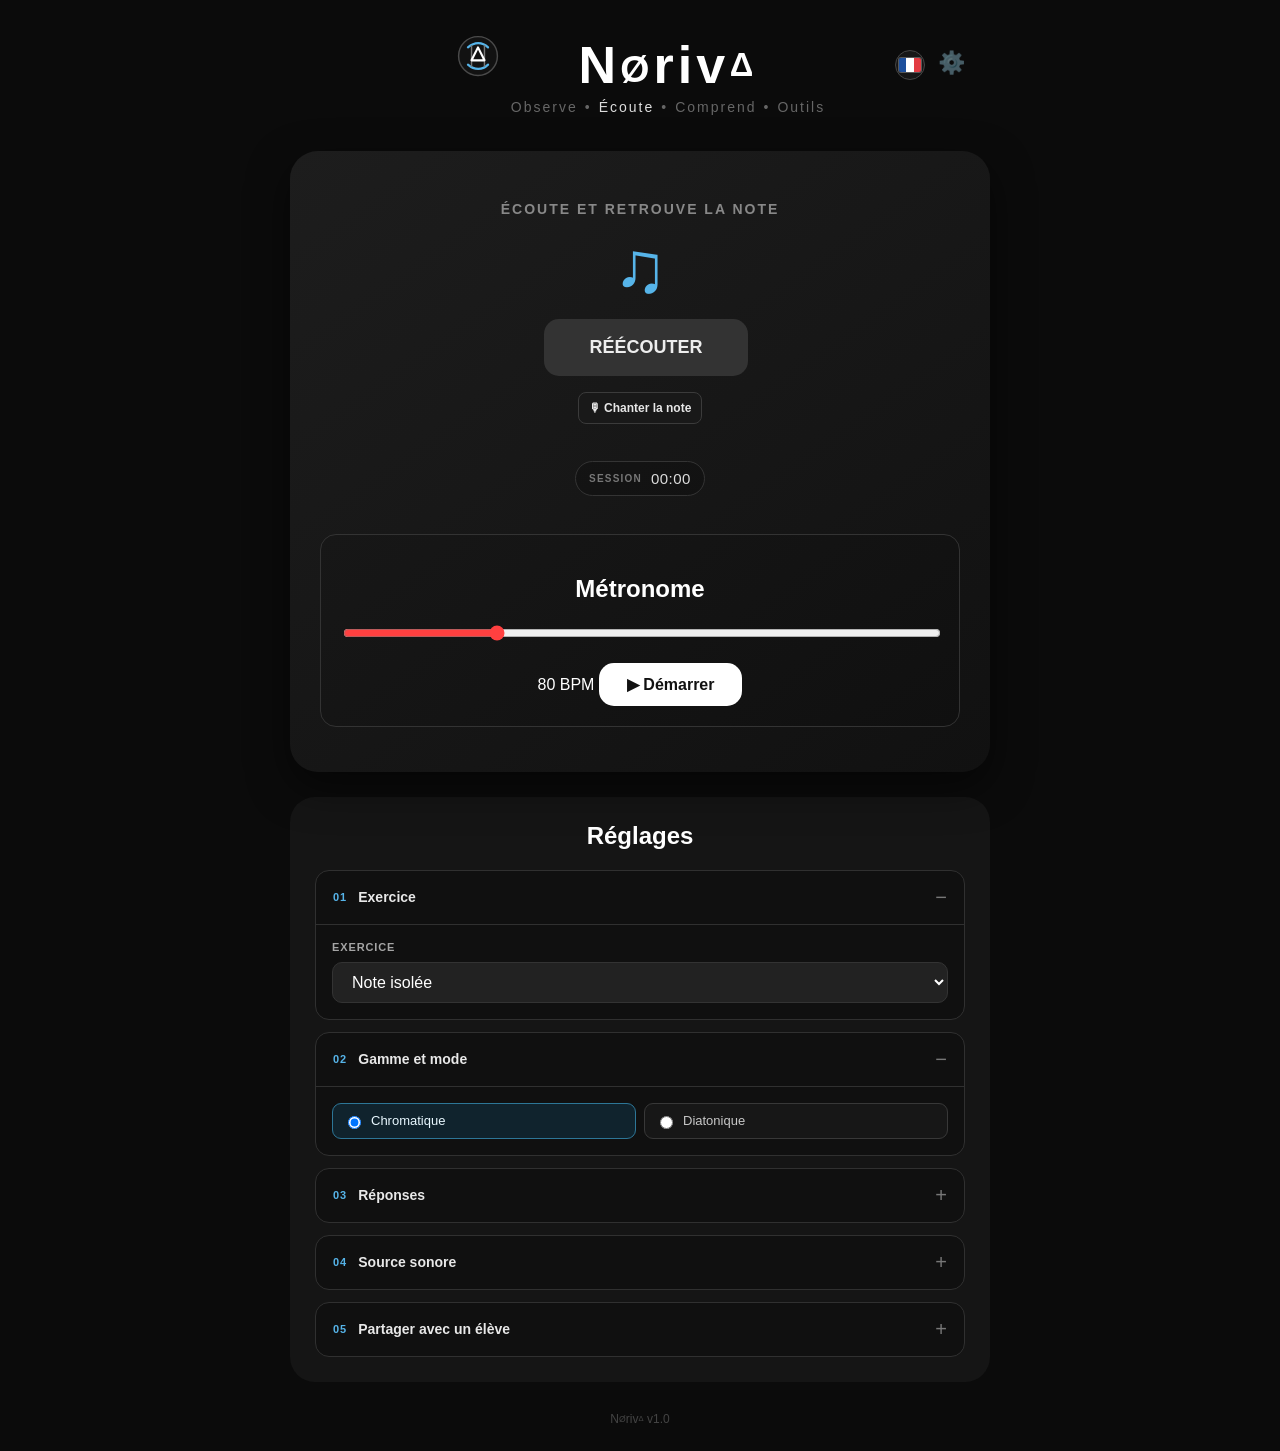
==== commit 15129145: "Add files via upload" ====
--- a/notes.html
+++ b/notes.html
@@ -14,15 +14,17 @@
     <div><h1>N<span class="brand-mark brand-mark--o">Ø</span>riv<span class="brand-mark brand-mark--a">Δ</span></h1><p class="subtitle"><a class="subtitle-link" href="index.html" data-student-locked>Observe</a><span aria-hidden="true">•</span><a class="subtitle-link subtitle-link--active" href="notes.html" data-student-locked>Écoute</a><span aria-hidden="true">•</span><a class="subtitle-link" href="understand.html">Comprend</a><span aria-hidden="true">•</span><a class="subtitle-link" href="understand.html?view=tools">Outils</a></p></div>
 </div>
 <div id="settingsGear" class="settings-gear teacher-only" role="button" tabindex="0" aria-label="Afficher ou masquer les réglages" aria-expanded="true">⚙️</div>
-<button type="button" class="language-toggle" aria-label="Passer le site en anglais" title="English">🇫🇷</button>
+<button type="button" class="language-toggle" aria-label="Passer le site en anglais" title="English"><span class="language-flag language-flag--fr" aria-hidden="true"></span></button>
 </header>
 
 <main>
 <section class="exercise-card note-exercise-card">
     <div id="hearExerciseLabel" class="note-height-label">ÉCOUTE ET RETROUVE LA NOTE</div>
-    <div class="listening-icon" aria-hidden="true">♫</div>
-    <output id="hearAnswer" class="hear-answer" aria-live="polite" hidden></output>
+    <div id="listeningIcon" class="listening-icon" aria-hidden="true">♫</div>
     <button id="replayNote" class="secondary-button">RÉÉCOUTER</button>
+    <section id="hearVocalCheck" class="hear-vocal-check" hidden aria-live="polite"><button type="button" id="hearVocalButton">🎙 Chanter la note</button><output id="hearVocalStatus"></output></section>
+    <section id="hearRhythmWriter" class="hear-rhythm-writer" hidden aria-live="polite"><div id="hearRhythmPatterns" class="hear-rhythm-patterns" aria-label="Patterns Konokol en doubles croches"></div></section>
+    <section id="hearRhythmSelection" class="hear-rhythm-selection" hidden aria-live="polite"><p>Ma réponse</p><div id="hearRhythmSelectedPatterns" class="hear-rhythm-selected-patterns"></div><div class="hear-rhythm-selection__actions"><button type="button" id="hearRhythmValidate">Valider</button><button type="button" id="hearRhythmClear">Effacer</button></div><output id="hearRhythmStatus"></output></section>
 
     <div class="session-timer" aria-label="Durée de la session">
         <span class="session-timer__label">SESSION</span>
@@ -47,7 +49,8 @@
                 <option value="interval">Intervalle</option>
                 <option value="arpeggio">Arpège</option>
                 <option value="chord">Accord</option>
-                <option value="scale">Gamme et mode</option>
+            <option value="scale">Gamme et mode</option>
+            <option value="rhythm">Relevé rythmique</option>
             </select>
         </div>
         <div id="hearDirectionSettings" class="hear-setting-field hear-direction-settings" hidden>
@@ -58,6 +61,8 @@
                 <label><input type="radio" name="hearDirection" value="mixed"> Mixte</label>
             </div>
         </div>
+        <div id="hearRhythmSettings" class="hear-setting-field" hidden><label class="hear-rhythm-count">Patterns<select id="hearRhythmPatternCount"><option value="1">1 Pattern</option><option value="2">2 Patterns</option><option value="3">3 Patterns</option><option value="4">4 Patterns</option></select></label></div>
+        <div id="hearRhythmPatternSettings" class="hear-setting-field" hidden><h3>Patterns à travailler</h3><div id="hearRhythmPatternOptions" class="hear-rhythm-pattern-options" aria-label="Patterns rythmiques à travailler"></div></div>
     </div></details>
 
     <details id="hearIntervalSettings" class="hear-settings-group" hidden>
@@ -145,6 +150,7 @@
 </div>
 <script src="js/harmony.js"></script>
 <script src="js/note-heights.js"></script>
+<script src="js/hear-pitch-check.js"></script>
 <script src="js/hear-session.js"></script>
 <script src="js/metronome.js"></script>
 <script src="js/note-storage.js"></script>
--- a/css/style.css
+++ b/css/style.css
@@ -1,5 +1,103 @@
 * {
     box-sizing: border-box;
+}
+
+/* KONOKOL */
+.konokol-intro > p { max-width: 780px; }
+
+.konokol-note {
+    margin-top: 20px;
+    padding: 15px 18px;
+    border-left: 3px solid #56b4e9;
+    border-radius: 0 12px 12px 0;
+    background: rgba(86, 180, 233, .08);
+    color: #c9d9e3;
+    line-height: 1.6;
+}
+
+.konokol-grid {
+    display: grid;
+    grid-template-columns: repeat(4, minmax(0, 1fr));
+    gap: 8px;
+    max-width: 680px;
+    margin: 22px auto;
+}
+
+.konokol-grid span {
+    display: grid;
+    justify-items: center;
+    gap: 5px;
+    padding: 13px 8px;
+    border: 1px solid #3c5870;
+    border-radius: 10px;
+    background: linear-gradient(145deg, #15212b, #111820);
+    color: #edf7ff;
+    font-weight: 800;
+}
+
+.konokol-grid b { color: #56b4e9; font-size: 13px; }
+
+.konokol-pulse-lines {
+    display: grid;
+    gap: 8px;
+    margin-top: 20px;
+    padding: 15px;
+    border: 1px solid #33424c;
+    border-radius: 12px;
+    background: rgba(11, 18, 23, .7);
+}
+
+.konokol-pulse-lines p {
+    display: grid;
+    grid-template-columns: 54px repeat(4, minmax(0, 1fr));
+    gap: 0;
+    margin: 0;
+    color: #d9e3e8;
+    text-align: left;
+    white-space: nowrap;
+}
+
+.konokol-pulse-lines b { color: #56b4e9; text-align: left; }
+.konokol-pulse-lines span { justify-self: start; font-size: 13px; font-weight: 700; }
+
+@media(max-width:500px) {
+    .konokol-pulse-lines { overflow-x: auto; }
+    .konokol-pulse-lines p { min-width: 520px; }
+}
+
+.konokol-cells {
+    display: grid;
+    grid-template-columns: repeat(2, minmax(0, 1fr));
+    gap: 12px;
+    margin-top: 22px;
+}
+
+.konokol-cells article {
+    padding: 15px;
+    border: 1px solid #303a42;
+    border-radius: 12px;
+    background: #15191d;
+}
+
+.konokol-cells span {
+    display: block;
+    margin-bottom: 7px;
+    color: #56b4e9;
+    font-size: 11px;
+    font-weight: 800;
+    letter-spacing: .09em;
+    text-transform: uppercase;
+}
+
+.konokol-cells strong { display: block; color: #f2f4f6; line-height: 1.5; }
+.konokol-cell-groups { display: grid !important; gap: 5px; }
+.konokol-cell-groups i { font-style: normal; }
+.konokol-cells p { margin: 8px 0 0; color: #a8b0b7; font-size: 14px; }
+
+@media(max-width:500px) {
+    .konokol-cells { grid-template-columns: 1fr; }
+    .konokol-grid { gap: 5px; }
+    .konokol-grid span { padding: 11px 4px; font-size: 13px; }
 }
 
 body {
@@ -29,16 +127,18 @@
 
 
 .brand {
-    display: block;
+    display: flex;
+    align-items: flex-start;
+    justify-content: center;
+    gap: 10px;
     width: 100%;
-    text-align: center;
 }
 
 
 .brand-logo {
-    position: absolute;
+    position: static;
     top: 8px;
-    left: calc(50% - 151px);
+    margin-top: 8px;
     width: 46px;
     height: 46px;
     flex: 0 0 auto;
@@ -49,6 +149,8 @@
     margin: 10px 0 0;
     text-align: center;
 }
+
+.brand > div { min-width: 0; }
 
 .brand h1,
 footer {
@@ -158,6 +260,27 @@
     0 15px 40px rgba(0,0,0,.5);
 
     overflow: visible;
+
+    transition: outline-color .16s ease, box-shadow .16s ease;
+}
+
+.exercise-card.is-pitch-correct {
+    outline: 3px solid #65e889;
+    outline-offset: 4px;
+    box-shadow: 0 0 0 8px rgba(101, 232, 137, .2), 0 0 38px rgba(75, 214, 114, .42), 0 15px 40px rgba(0,0,0,.5);
+    animation: pitch-frame-glow .9s ease-in-out infinite alternate;
+}
+
+.exercise-card.is-pitch-incorrect {
+    outline: 3px solid #ff7474;
+    outline-offset: 4px;
+    box-shadow: 0 0 0 8px rgba(255, 116, 116, .18), 0 0 38px rgba(236, 82, 82, .4), 0 15px 40px rgba(0,0,0,.5);
+    animation: pitch-frame-glow .9s ease-in-out infinite alternate;
+}
+
+@keyframes pitch-frame-glow {
+    from { filter: brightness(1); }
+    to { filter: brightness(1.12); }
 }
 
 
@@ -318,6 +441,193 @@
     font-size: 16px;
     font-weight: 700;
     letter-spacing: 1px;
+}
+
+/* MANCHE VIRTUEL */
+.virtual-fretboard {
+    margin: 24px auto 0;
+    max-width: 900px;
+    padding: 18px 20px 14px;
+    border: 1px solid #292929;
+    border-radius: 8px;
+    background: #111;
+}
+
+.virtual-fretboard[hidden] { display: none; }
+
+.virtual-fretboard__heading {
+    display: flex;
+    align-items: center;
+    justify-content: space-between;
+    gap: 14px;
+    margin-bottom: 12px;
+}
+
+.virtual-fretboard__heading > div { display: grid; gap: 3px; }
+.virtual-fretboard__heading span { color: #dce6eb; font-size: 11px; font-weight: 800; letter-spacing: .1em; }
+.virtual-fretboard__heading small { color: #849097; font-size: 11px; }
+#virtualFretboardStatus { color: #9eb1bc; font-size: 13px; font-weight: 700; }
+#virtualFretboardStatus[data-state="correct"] { color: #6ce08a; }
+
+.virtual-fretboard__grid {
+    display: grid;
+    grid-template-columns: 52px repeat(12, minmax(38px, 1fr));
+    grid-template-rows: repeat(6, 48px);
+    overflow: hidden;
+    border: 1px solid #26140d;
+    border-radius: 3px;
+    background:
+        repeating-linear-gradient(7deg, rgba(255, 214, 165, .025) 0 1px, transparent 1px 7px),
+        linear-gradient(90deg, #26140d, #4b2b1b 45%, #321b10);
+}
+
+.virtual-fretboard__surface { position: relative; }
+
+.virtual-fretboard__inlays {
+    position: absolute;
+    /* Même zone intérieure que la grille : les points restent centrés dans chaque case. */
+    inset: 1px;
+    display: grid;
+    grid-template-columns: 52px repeat(12, minmax(38px, 1fr));
+    grid-template-rows: repeat(6, 48px);
+    pointer-events: none;
+}
+
+.virtual-fretboard__inlay {
+    grid-row: 3 / span 2;
+    display: grid;
+    place-items: center;
+    justify-self: stretch;
+    align-content: center;
+    gap: 10px;
+}
+
+.virtual-fretboard__inlay i {
+    display: block;
+    width: 17px;
+    height: 17px;
+    border-radius: 50%;
+    background: rgba(239, 221, 188, .64);
+    box-shadow: inset 0 1px rgba(255, 255, 255, .2), 0 1px 2px rgba(0, 0, 0, .45);
+}
+
+.virtual-fretboard__inlay.is-octave {
+    grid-template-rows: repeat(2, 1fr);
+    gap: 0;
+}
+
+.virtual-fretboard__inlay.is-octave i { align-self: center; }
+
+.virtual-fretboard__string-label {
+    position: relative;
+    display: grid;
+    place-items: center;
+    margin: 0;
+    padding: 0;
+    border: 0;
+    border-radius: 0;
+    background: #121516;
+    color: #d7c3ad;
+    font-size: 18px;
+    font-weight: 800;
+    cursor: pointer;
+}
+
+.virtual-fretboard__string-label::before {
+    content: "";
+    position: absolute;
+    right: 0;
+    left: 70%;
+    top: 50%;
+    height: 2px;
+    background: #aeb2af;
+}
+
+.virtual-fretboard__string-label:hover { color: #fff; }
+.virtual-fretboard__string-label.is-selected { color: #fff; background: #1517d3; }
+.virtual-fretboard__string-label.is-correct { color: #fff; background: #087c18; }
+.virtual-fretboard__string-label.is-incorrect { color: #fff; background: #8c373c; }
+
+.virtual-fretboard__cell {
+    position: relative;
+    display: grid;
+    place-items: center;
+    z-index: 0;
+    min-width: 0;
+    margin: 0;
+    padding: 0;
+    border: 0;
+    border-left: 2px solid rgba(192, 177, 151, .65);
+    border-radius: 0;
+    background: transparent;
+    cursor: pointer;
+}
+
+.virtual-fretboard__cell::before {
+    content: "";
+    position: absolute;
+    z-index: -1;
+    left: -1px;
+    right: 0;
+    top: 50%;
+    height: 2px;
+    background: #d5d0c4;
+    box-shadow: 0 1px rgba(45, 22, 12, .8);
+}
+
+.virtual-fretboard__cell::after {
+    content: "";
+    position: absolute;
+    z-index: -1;
+    top: 50%;
+    left: 50%;
+    width: 39px;
+    height: 39px;
+    border-radius: 50%;
+    transform: translate(-50%, -50%);
+    background: transparent;
+    transition: background .14s ease, box-shadow .14s ease, transform .14s ease;
+}
+
+.virtual-fretboard__cell:hover::after { background: rgba(37, 100, 157, .45); transform: translate(-50%, -50%) scale(1.06); }
+.virtual-fretboard__cell.is-selected::after {
+    background: #1517d3;
+    box-shadow: 0 0 0 3px rgba(75, 93, 255, .18);
+}
+
+.virtual-fretboard__cell.is-correct::after { background: #087c18; box-shadow: 0 0 0 3px rgba(55, 207, 80, .2); }
+.virtual-fretboard__cell.is-incorrect::after { background: #ed6d70; box-shadow: 0 0 0 3px rgba(237, 109, 112, .18); }
+
+.virtual-fretboard__markers {
+    display: grid;
+    grid-template-columns: 52px repeat(12, minmax(38px, 1fr));
+    margin-top: 7px;
+    color: #cdb79f;
+    font-size: 12px;
+    font-weight: 700;
+    text-align: center;
+}
+
+.visually-hidden {
+    position: absolute;
+    width: 1px;
+    height: 1px;
+    padding: 0;
+    margin: -1px;
+    overflow: hidden;
+    clip: rect(0, 0, 0, 0);
+    white-space: nowrap;
+    border: 0;
+}
+
+@media(max-width:500px) {
+    .virtual-fretboard { padding: 11px; overflow-x: auto; }
+    .virtual-fretboard__grid { min-width: 650px; grid-template-columns: 43px repeat(12, minmax(39px, 1fr)); grid-template-rows: repeat(6, 42px); }
+    .virtual-fretboard__inlays { min-width: 650px; grid-template-columns: 43px repeat(12, minmax(39px, 1fr)); grid-template-rows: repeat(6, 42px); }
+    .virtual-fretboard__markers { min-width: 650px; grid-template-columns: 43px repeat(12, minmax(39px, 1fr)); }
+    .virtual-fretboard__string-label { font-size: 15px; }
+    .virtual-fretboard__cell::after { width: 33px; height: 33px; }
+    .virtual-fretboard__heading { align-items: flex-start; flex-direction: column; gap: 6px; }
 }
 
 .pitch-check {
@@ -345,14 +655,11 @@
 }
 
 #pitchCheckStatus[data-state="correct"] {
-    background: rgba(119, 201, 107, .16);
-    color: #83d778;
-    transform: scale(1.06);
+    display: none;
 }
 
 #pitchCheckStatus[data-state="trying"] {
-    background: rgba(240, 74, 74, .14);
-    color: #f47777;
+    display: none;
 }
 
 #pitchCheckStatus[data-state="error"] {
@@ -730,6 +1037,8 @@
 }
 
 .language-toggle {
+    display: grid;
+    place-items: center;
     position: absolute;
     z-index: 2;
     top: 25px;
@@ -757,6 +1066,27 @@
     transform: scale(1.06);
 }
 
+.language-flag {
+    display: block;
+    width: 22px;
+    height: 14px;
+    overflow: hidden;
+    border-radius: 2px;
+    box-shadow: 0 0 0 1px rgba(255, 255, 255, .28);
+}
+
+.language-flag--fr { background: linear-gradient(90deg, #1d4f9c 0 33.33%, #fff 33.33% 66.66%, #e33b42 66.66%); }
+.language-flag--en {
+    background:
+        linear-gradient(90deg, transparent 45%, #c8102e 45% 55%, transparent 55%),
+        linear-gradient(transparent 41%, #c8102e 41% 59%, transparent 59%),
+        linear-gradient(90deg, transparent 40%, #fff 40% 60%, transparent 60%),
+        linear-gradient(transparent 34%, #fff 34% 66%, transparent 66%),
+        linear-gradient(34deg, transparent 43%, #fff 43% 50%, #c8102e 50% 53%, #fff 53% 60%, transparent 60%),
+        linear-gradient(-34deg, transparent 43%, #fff 43% 50%, #c8102e 50% 53%, #fff 53% 60%, transparent 60%),
+        #012169;
+}
+
 
 
 /* MODE ELEVE */
@@ -818,7 +1148,9 @@
     border: 1px solid #333;
     border-radius: 16px;
     background: linear-gradient(145deg, #171717, #101010);
-}
+    transition: border-color .18s ease, box-shadow .18s ease;
+}
+
 
 
 .metro-heading {
@@ -1002,15 +1334,159 @@
     #pitchCheckStatus { white-space: normal; text-align: center; }
 }
 
-.hear-answer {
+.rhythm-notation {
+    display: grid;
+    gap: 10px;
+    width: 100%;
+    padding: 14px;
+    border: 1px solid #303030;
+    border-radius: 12px;
+    background: #101010;
+}
+
+.rhythm-notation svg {
     display: block;
-    min-height: 30px;
-    margin: 14px 0 0;
-    color: #56b4e9;
-    font-size: 22px;
-    font-weight: bold;
-    letter-spacing: .5px;
-}
+    width: 100%;
+    height: auto;
+    color: #e6e6e6;
+}
+
+.rhythm-notation__staff path {
+    fill: none;
+    stroke: #7c7c7c;
+    stroke-width: .8;
+}
+
+.rhythm-notation__clef,
+.rhythm-notation__bar {
+    fill: none;
+    stroke: #e6e6e6;
+    stroke-width: 2.1;
+}
+
+.rhythm-notation text {
+    fill: #e6e6e6;
+    font: 700 13px Arial, Helvetica, sans-serif;
+    text-anchor: middle;
+}
+
+.rhythm-notation .rhythm-notation__measure {
+    fill: #56b4e9;
+    font-size: 9px;
+    text-anchor: start;
+}
+
+.hear-vocal-check,
+.hear-rhythm-writer,
+.hear-rhythm-selection {
+    display: grid;
+    gap: 9px;
+    justify-items: center;
+    margin-top: 16px;
+    color: #b9b9b9;
+    font-size: 13px;
+}
+
+.hear-vocal-check[hidden],
+.hear-rhythm-writer[hidden],
+.hear-rhythm-selection[hidden] { display: none; }
+
+.hear-vocal-check button,
+.hear-rhythm-writer button {
+    margin: 0;
+    padding: 8px 10px;
+    border: 1px solid #3b3b3b;
+    border-radius: 8px;
+    background: #191919;
+    color: #e7e7e7;
+    cursor: pointer;
+    font-size: 12px;
+}
+
+.hear-rhythm-writer p { margin: 0; color: #aaa; }
+.hear-rhythm-writer > div { display: flex; flex-wrap: wrap; justify-content: center; gap: 6px; }
+.hear-rhythm-patterns {
+    display: grid !important;
+    grid-template-columns: repeat(4, minmax(0, 1fr));
+    width: 100%;
+    gap: 8px !important;
+}
+
+/* Composition Konokol d'origine : le premier motif est centré, puis la grille
+   conserve l'ordre de lecture, sans modifier la largeur des blocs. */
+.hear-rhythm-patterns .hear-rhythm-pattern:first-child {
+    grid-row: 1;
+    grid-column: 2 / span 2;
+}
+
+.hear-rhythm-patterns .hear-rhythm-pattern:nth-child(2) { grid-row: 2; grid-column: 1; }
+.hear-rhythm-patterns .hear-rhythm-pattern:nth-child(3) { grid-row: 2; grid-column: 2; }
+.hear-rhythm-patterns .hear-rhythm-pattern:nth-child(4) { grid-row: 2; grid-column: 3; }
+.hear-rhythm-patterns .hear-rhythm-pattern:nth-child(5) { grid-row: 2; grid-column: 4; }
+.hear-rhythm-patterns .hear-rhythm-pattern:nth-child(6) { grid-row: 3; grid-column: 1; }
+.hear-rhythm-patterns .hear-rhythm-pattern:nth-child(7) { grid-row: 3; grid-column: 2; }
+.hear-rhythm-patterns .hear-rhythm-pattern:nth-child(8) { grid-row: 3; grid-column: 3; }
+.hear-rhythm-patterns .hear-rhythm-pattern:nth-child(9) { grid-row: 4; grid-column: 1; }
+.hear-rhythm-patterns .hear-rhythm-pattern:nth-child(10) { grid-row: 4; grid-column: 2; }
+.hear-rhythm-patterns .hear-rhythm-pattern:nth-child(11) { grid-row: 4; grid-column: 3; }
+.hear-rhythm-patterns .hear-rhythm-pattern:nth-child(12) { grid-row: 5; grid-column: 1; }
+.hear-rhythm-patterns .hear-rhythm-pattern:nth-child(13) { grid-row: 5; grid-column: 2; }
+.hear-rhythm-patterns .hear-rhythm-pattern:nth-child(14) { grid-row: 5; grid-column: 3; }
+.hear-rhythm-patterns .hear-rhythm-pattern:nth-child(15) { grid-row: 5; grid-column: 4; }
+
+@media(max-width:500px) {
+    .hear-rhythm-patterns { grid-template-columns: repeat(2, minmax(0, 1fr)); }
+    .hear-rhythm-patterns .hear-rhythm-pattern { grid-row: auto; grid-column: auto; }
+    .hear-rhythm-patterns .hear-rhythm-pattern:first-child { grid-column: 1 / -1; }
+    .hear-rhythm-selected-patterns { grid-template-columns: repeat(2, minmax(0, 1fr)); }
+}
+
+.hear-rhythm-writer .hear-rhythm-pattern {
+    display: grid;
+    grid-template-columns: 1fr;
+    justify-items: center;
+    gap: 0;
+    min-height: 72px;
+    padding: 7px;
+    color: #e4e4e4;
+}
+
+.hear-rhythm-pattern svg.konokol-notation { width: 98px; height: 48px; overflow: visible; shape-rendering: geometricPrecision; }
+.hear-rhythm-pattern .konokol-notation text { font-family: inherit; font-size: 9.5px; font-weight: 800; letter-spacing: .01em; }
+.hear-rhythm-pattern { cursor: grab; }
+.hear-rhythm-pattern:active { cursor: grabbing; }
+.hear-rhythm-pattern:hover { border-color: #56b4e9; background: #152129; }
+.hear-rhythm-count { display: grid; gap: 7px; color: #aaa; font-size: 11px; font-weight: 700; letter-spacing: .06em; text-transform: uppercase; }
+.hear-rhythm-count select { width: 100%; margin: 0; }
+.hear-rhythm-writer [data-rhythm-value] { display: grid; min-width: 38px; min-height: 38px; place-items: center; font-size: 22px; line-height: 1; }
+.hear-rhythm-writer [data-rhythm-value] svg { width: 27px; height: 27px; }
+.hear-rhythm-writer output { color: #56b4e9; font-size: 18px; font-weight: 700; }
+.hear-rhythm-selection { width: 100%; box-sizing: border-box; margin: 18px auto 0; padding: 13px; border: 1px solid #37515f; border-radius: 12px; background: linear-gradient(145deg, #142028, #11181d); }
+.hear-rhythm-selection > p { margin: 0 0 9px; color: #8ba9b8; font-size: 11px; font-weight: 800; letter-spacing: .09em; text-transform: uppercase; }
+.hear-rhythm-selected-patterns { display: grid; width: 100%; grid-template-columns: repeat(4, minmax(0, 1fr)); gap: 8px; }
+.hear-rhythm-selected-pattern { display: grid; width: 100%; min-height: 72px; box-sizing: border-box; place-items: center; padding: 7px; border: 1px solid #406476; border-radius: 8px; color: #e6f4fa; background: #10191e; cursor: grab; appearance: none; font: inherit; line-height: 1; }
+.hear-rhythm-selected-patterns[data-slot-count="1"] .hear-rhythm-selected-pattern { grid-column: 2 / span 2; }
+.hear-rhythm-selected-pattern:active { cursor: grabbing; }
+.hear-rhythm-selected-pattern.is-drop-target { border-color: #56b4e9; background: #162b36; }
+.hear-rhythm-selected-pattern.is-incorrect { border-color: #ef6b73; background: rgba(239, 107, 115, .14); color: #ffdce0; }
+.hear-rhythm-selected-pattern--empty { border-style: dashed; border-color: #406476; background: rgba(64, 100, 118, .08); cursor: copy; }
+.hear-rhythm-selected-pattern--empty.is-drop-target { border-style: solid; }
+.hear-rhythm-pattern.is-dragging, .hear-rhythm-selected-pattern.is-dragging { opacity: .45; }
+.hear-rhythm-selected-pattern svg { width: 98px; height: 48px; max-width: 100%; overflow: visible; shape-rendering: geometricPrecision; }
+.hear-rhythm-selected-pattern .konokol-notation text { font-family: inherit; font-size: 9.5px; font-weight: 800; letter-spacing: .01em; }
+.hear-rhythm-selection__actions { display: flex; justify-content: center; gap: 8px; margin-top: 11px; }
+.hear-rhythm-selection__actions button { margin: 0; padding: 8px 12px; border: 1px solid #3b4a52; border-radius: 7px; background: #1a252b; color: #e9f0f2; cursor: pointer; font-size: 12px; }
+.hear-rhythm-selection__actions button:first-child { border-color: #56b4e9; }
+.hear-rhythm-selection__actions button:hover { border-color: #56b4e9; }
+.hear-rhythm-selection kbd { margin-left: 5px; color: #9fbac8; font: inherit; font-size: 10px; }
+.hear-rhythm-selection output { display: block; min-height: 18px; margin-top: 8px; font-size: 14px; font-weight: 700; }
+@media(max-width:500px) { .hear-rhythm-selected-patterns { grid-template-columns: repeat(2, minmax(0, 1fr)); } }
+#hearVocalStatus[data-state="correct"], #hearRhythmStatus[data-state="correct"] { color: #47c9a2; }
+#hearVocalStatus[data-state="trying"], #hearRhythmStatus[data-state="trying"] { color: #ef6b73; }
+
+.hear-rhythm-options { display: grid; grid-template-columns: repeat(2, minmax(0, 1fr)); gap: 10px; }
+.hear-rhythm-options label { display: grid; gap: 6px; color: #aaa; font-size: 11px; font-weight: 700; letter-spacing: .06em; text-transform: uppercase; }
+.hear-rhythm-options select { width: 100%; margin: 0; }
 
 .hear-settings-group {
     margin-top: 12px;
@@ -1218,9 +1694,21 @@
 
 .listening-icon {
     margin: 14px 0 -12px;
-    color: #e69f00;
+    color: #56b4e9;
     font-size: 72px;
     line-height: 1;
+}
+
+.listening-icon svg {
+    display: block;
+    width: 72px;
+    height: 72px;
+    margin: 0 auto;
+    fill: none;
+    stroke: currentColor;
+    stroke-linecap: round;
+    stroke-linejoin: round;
+    stroke-width: 5;
 }
 
 
@@ -1265,6 +1753,34 @@
 
 .hear-quality-settings label {
     flex: 1 1 120px;
+}
+
+.hear-rhythm-pattern-options {
+    display: grid;
+    grid-template-columns: repeat(3, minmax(0, 1fr));
+    gap: 8px;
+}
+
+.hear-rhythm-pattern-options label {
+    display: flex;
+    align-items: center;
+    gap: 6px;
+    min-width: 0;
+    padding: 8px 9px;
+    border: 1px solid #353535;
+    border-radius: 7px;
+    color: #cfcfcf;
+    font-size: 11px;
+}
+
+.hear-rhythm-pattern-options label:has(input:checked) {
+    border-color: #56b4e9;
+    background: rgba(86, 180, 233, .12);
+    color: #eaf8ff;
+}
+
+@media(max-width:600px) {
+    .hear-rhythm-pattern-options { grid-template-columns: repeat(2, minmax(0, 1fr)); }
 }
 
 
@@ -1778,16 +2294,24 @@
 }
 
 .interval-finder-direction.is-descending {
+    animation: interval-arrow-descending .22s ease both;
     transform: rotate(90deg);
 }
+
+.interval-finder-direction.is-ascending { animation: interval-arrow-ascending .22s ease both; }
+
+@keyframes interval-arrow-descending { from { transform: rotate(0); } to { transform: rotate(90deg); } }
+@keyframes interval-arrow-ascending { from { transform: rotate(90deg); } to { transform: rotate(0); } }
 
 .interval-finder-direction:hover,
 .interval-finder-direction:focus-visible {
     background: #2a2418;
     color: #fff;
     outline: 0;
-    transform: none;
-}
+}
+
+.interval-finder-direction.is-descending:hover,
+.interval-finder-direction.is-descending:focus-visible { transform: rotate(90deg); }
 
 .mode-explorer-table-wrap {
     margin-top: 16px;
@@ -2137,6 +2661,56 @@
 .progression-player-actions button:disabled { cursor: default; opacity: .45; }
 .progression-player-actions button.is-active { border-color: #e69f00; background: rgba(230, 159, 0, .14); color: #fff; }
 
+/* CONSTRUCTEUR KONOKOL */
+.konokol-builder {
+    margin-top: 26px;
+    padding: 20px;
+    border: 1px solid #2f4652;
+    border-radius: 14px;
+    background: linear-gradient(145deg, #121a1f, #0f1214);
+}
+
+.konokol-builder__heading { display: flex; align-items: center; gap: 16px; }
+.konokol-builder__heading h2 { margin: 3px 0 0; font-size: 19px; }
+.konokol-builder__heading .progression-builder-label { margin: 0; color: #56b4e9; }
+.konokol-builder > p:not(.progression-builder-label) { margin: 12px 0 16px; color: #aab7bd; font-size: 13px; line-height: 1.5; }
+
+.konokol-tempo-control { margin-top: 18px; padding-top: 14px; border-top: 1px solid #304049; }
+.konokol-tempo-control label { display: flex; align-items: center; justify-content: center; gap: 7px; margin-bottom: 9px; color: #aebfc8; font-size: 10px; font-weight: 800; letter-spacing: .08em; text-transform: uppercase; }
+.konokol-tempo-control label input { width: 56px; margin: 0; padding: 6px 5px; border: 1px solid #40525d; border-radius: 7px; background: #0c1114; color: #f4f7f8; font: inherit; text-align: center; }
+.konokol-tempo-control label span { color: #71858f; }
+.konokol-tempo-control input[type="range"] { width: 100%; margin: 0; accent-color: #56b4e9; }
+.konokol-tempo-control > div { display: flex; justify-content: space-between; margin-top: 2px; color: #71858f; font-size: 10px; font-weight: 700; }
+
+.konokol-pattern-library { display: flex; flex-wrap: wrap; gap: 7px; }
+.konokol-pattern-choice,
+.konokol-sequence__item {
+    margin: 0;
+    padding: 8px 10px;
+    border: 1px solid #364650;
+    border-radius: 8px;
+    background: #151d21;
+    color: #eef4f6;
+    cursor: pointer;
+    font-size: 12px;
+    font-weight: 700;
+}
+.konokol-pattern-choice:hover { border-color: #56b4e9; background: #182832; }
+
+.konokol-sequence { display: grid; grid-template-columns: repeat(4, minmax(0, 1fr)); min-height: 48px; gap: 8px; align-items: center; padding: 9px; border: 1px dashed #40515a; border-radius: 10px; background: #0d1316; }
+.konokol-sequence:empty::before { content: "Ajoute des patterns pour créer ta suite"; grid-column: 1 / -1; color: #71818a; font-size: 12px; }
+.konokol-sequence__item { display: grid; min-width: 0; grid-template-columns: minmax(0, 1fr) auto; align-items: center; gap: 8px; border-color: #3d6577; }
+.konokol-sequence__item span { overflow: hidden; text-overflow: ellipsis; white-space: nowrap; }
+.konokol-sequence__item small { color: #84cce9; font-size: 10px; }
+.konokol-sequence__item.is-playing { border-color: #e69f00; background: rgba(230, 159, 0, .12); color: #fff; }
+
+.konokol-builder__actions { display: flex; flex-wrap: wrap; gap: 8px; margin-top: 12px; }
+.konokol-builder__actions button { margin: 0; padding: 9px 12px; border: 1px solid #3b4a52; border-radius: 7px; background: #1b252a; color: #eaf2f4; cursor: pointer; font-size: 12px; }
+.konokol-builder__actions button:first-child { border-color: #56b4e9; }
+.konokol-builder__actions button:hover { border-color: #56b4e9; }
+
+@media(max-width:500px) { .konokol-builder__heading { align-items: flex-start; flex-direction: column; } .konokol-sequence { grid-template-columns: repeat(2, minmax(0, 1fr)); } }
+
 .chord-formulas--full {
     grid-template-columns: repeat(4, 1fr);
 }
